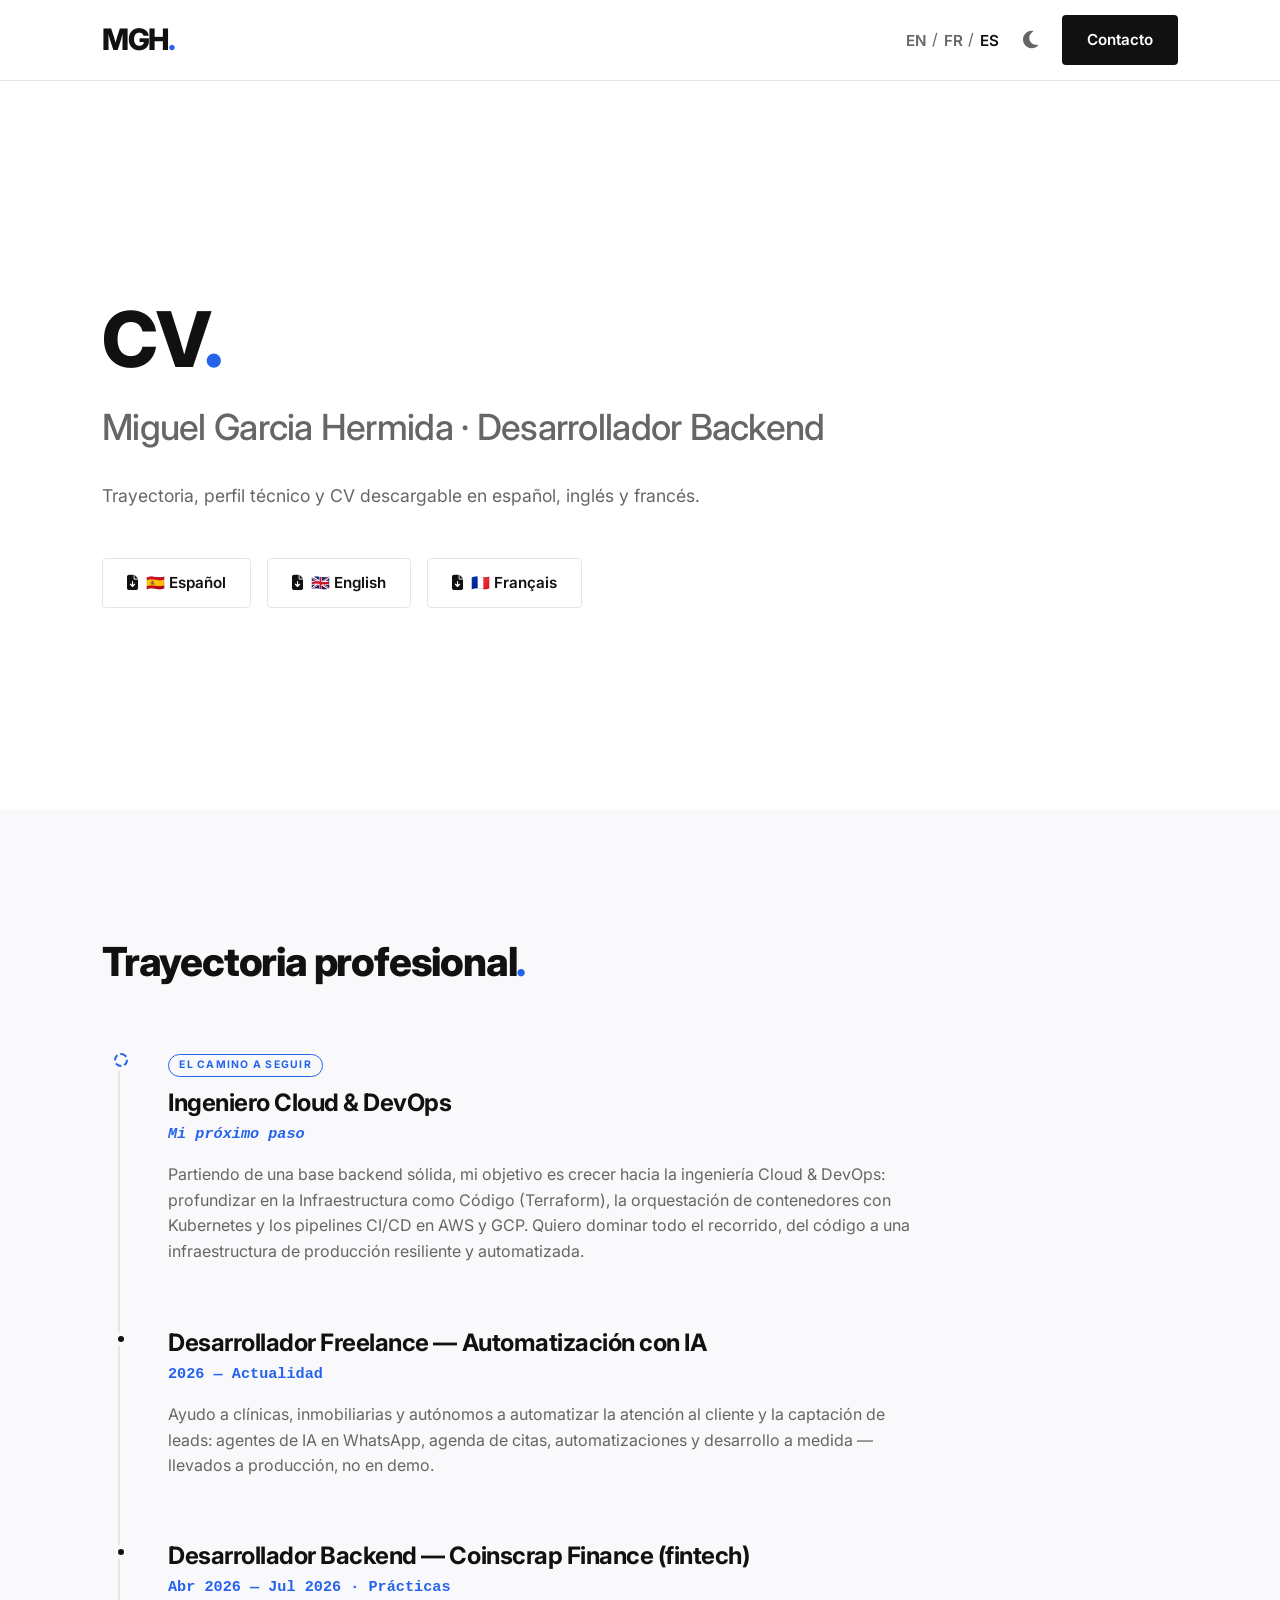
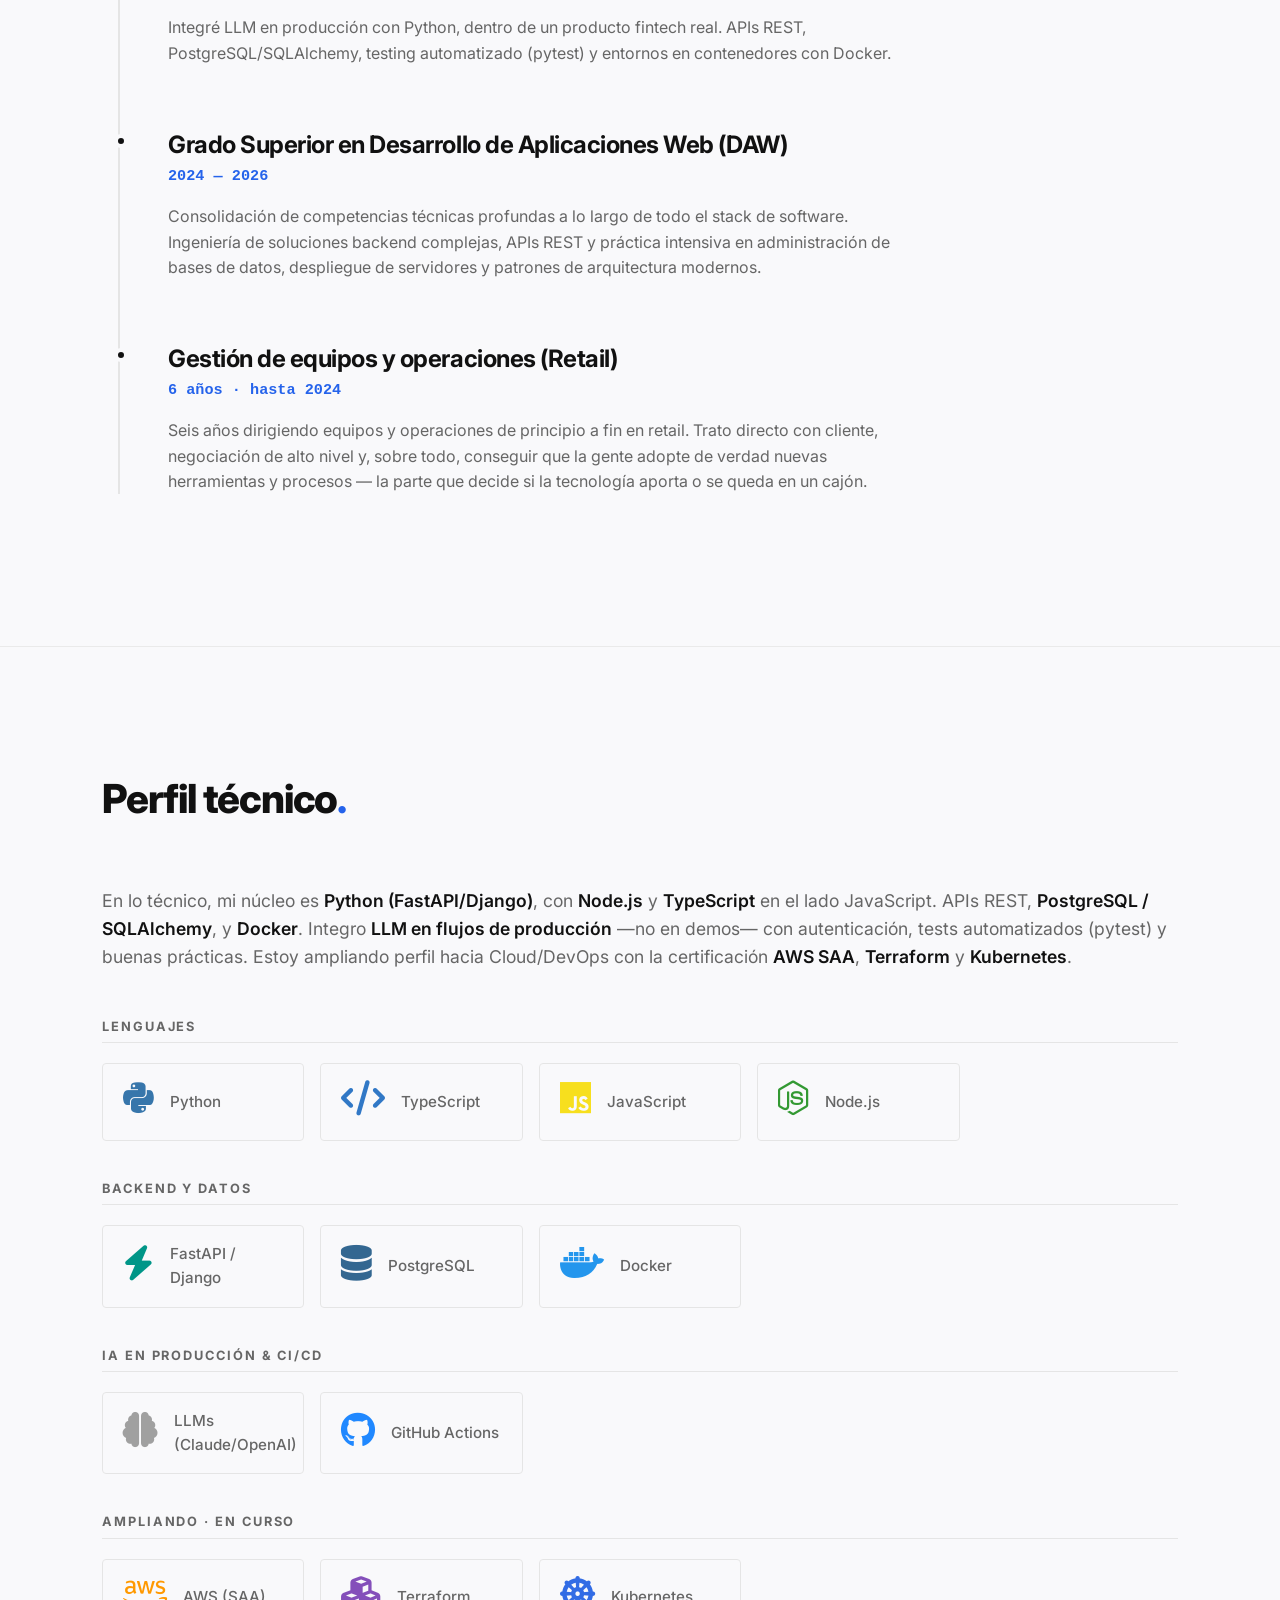
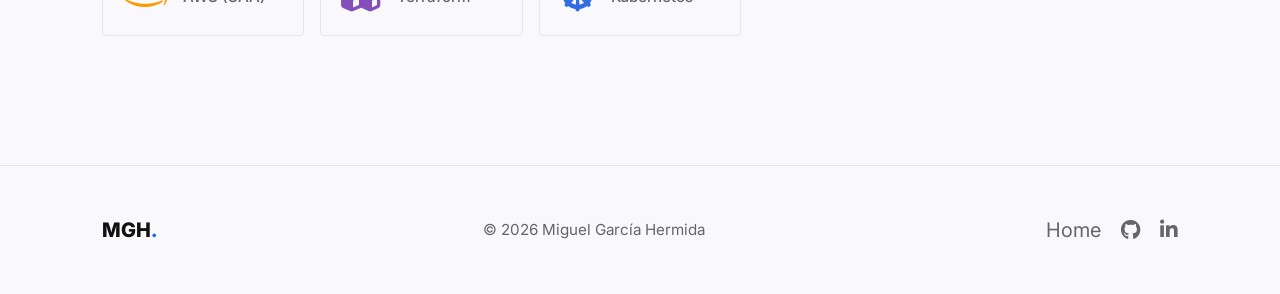
==== cv.html @ 421392e7 "Separar clientes de reclutadores: nueva página /cv (trayectoria, perfil técnico, descargas); quitar " ====
<!DOCTYPE html>
<html lang="es">

<head>
    <meta charset="UTF-8">
    <meta name="viewport" content="width=device-width, initial-scale=1.0">
    <title>CV · Miguel García Hermida</title>
    <meta name="description"
        content="Currículum de Miguel García Hermida: trayectoria, perfil técnico (Python, FastAPI, LLMs) y descarga del CV en español, inglés y francés.">
    <link rel="canonical" href="https://mhermida.vercel.app/cv">
    <meta property="og:type" content="profile">
    <meta property="og:site_name" content="Miguel García Hermida">
    <meta property="og:locale" content="es_ES">
    <meta property="og:url" content="https://mhermida.vercel.app/cv">
    <meta property="og:title" content="CV · Miguel García Hermida">
    <meta property="og:description"
        content="Trayectoria, perfil técnico y descarga del CV de Miguel García Hermida, desarrollador backend (Python, FastAPI, LLMs).">
    <meta property="og:image" content="https://mhermida.vercel.app/img/Img-previsualizacion.png">
    <meta name="twitter:card" content="summary_large_image">
    <meta name="twitter:title" content="CV · Miguel García Hermida">
    <meta name="twitter:description"
        content="Trayectoria, perfil técnico y descarga del CV de Miguel García Hermida, desarrollador backend (Python, FastAPI, LLMs).">
    <meta name="twitter:image" content="https://mhermida.vercel.app/img/Img-previsualizacion.png">

    <link rel="icon" type="image/svg+xml" href="/img/favicon.svg">
    <link rel="preconnect" href="https://fonts.googleapis.com">
    <link rel="preconnect" href="https://fonts.gstatic.com" crossorigin>
    <link href="https://fonts.googleapis.com/css2?family=Inter:wght@400;500;600;700;800&display=swap" rel="stylesheet">
    <link rel="stylesheet" href="https://cdnjs.cloudflare.com/ajax/libs/font-awesome/6.4.0/css/all.min.css">
    <link rel="stylesheet" href="/style.css">
    <script src="/script.js" defer></script>
    <script>
        (function () {
            try {
                var t = localStorage.getItem('theme');
                var prefersDark = window.matchMedia && window.matchMedia('(prefers-color-scheme: dark)').matches;
                document.documentElement.setAttribute('data-theme', (t === 'dark' || (!t && prefersDark)) ? 'dark' : 'light');
            } catch (e) {}
        })();
    </script>
</head>

<body>
    <header class="navbar">
        <div class="container navbar-container">
            <a class="logo" href="/" aria-label="Home">MGH<span class="dot">.</span></a>
            
            <div class="nav-actions">
                <div class="lang-toggle-wrapper" role="group" aria-label="Select language">
                    <button class="lang-option" data-lang="en">EN</button>
                    <span class="lang-sep" aria-hidden="true">/</span>
                    <button class="lang-option" data-lang="fr">FR</button>
                    <span class="lang-sep" aria-hidden="true">/</span>
                    <button class="lang-option" data-lang="es">ES</button>
                </div>
                <button id="themeToggle" class="theme-toggle" aria-label="Toggle Dark Mode">
                    <i class="fas fa-moon"></i>
                </button>
                <a href="/#contact" class="btn btn-primary" data-i18n="nav.contact">Contact</a>
            </div>
        </div>
    </header>

    <main>
        <section class="hero slide-up">
            <div class="container">
                <h1 class="hero-title">CV<span class="dot">.</span></h1>
                <h2 class="hero-subtitle" data-i18n="cv.subtitle">Miguel Garcia Hermida · Backend Developer</h2>
                <p class="hero-description" data-i18n="cv.desc">Career, technical profile and downloadable CV.</p>
                <div class="cta-group">
                    <a class="btn btn-secondary" href="/CV_Miguel_Garcia_Hermida_ES.pdf" download="CV_Miguel_Garcia_Hermida_ES.pdf"><i class="fas fa-file-download" aria-hidden="true"></i> 🇪🇸 Español</a>
                    <a class="btn btn-secondary" href="/CV_Miguel_Garcia_Hermida_EN.pdf" download="CV_Miguel_Garcia_Hermida_EN.pdf"><i class="fas fa-file-download" aria-hidden="true"></i> 🇬🇧 English</a>
                    <a class="btn btn-secondary" href="/CV_Miguel_Garcia_Hermida_FR.pdf" download="CV_Miguel_Garcia_Hermida_FR.pdf"><i class="fas fa-file-download" aria-hidden="true"></i> 🇫🇷 Français</a>
                </div>
            </div>
        </section>

        <section id="experience" class="experience">
            <div class="container">
                <h2 class="section-title" data-i18n="experience.title">Career Trajectory<span class="dot">.</span>
                </h2>
                <div class="timeline">

                    <div class="timeline-item timeline-item--future fade-in">
                        <div class="timeline-marker"></div>
                        <div class="timeline-content">
                            <span class="timeline-badge" data-i18n="experience.e0.badge">The Road Ahead</span>
                            <h3 class="timeline-role" data-i18n="experience.e0.role">Cloud & DevOps Engineer</h3>
                            <span class="timeline-date" data-i18n="experience.e0.date">Where I'm heading next</span>
                            <p class="timeline-details" data-i18n="experience.e0.desc">
                                Building on solid backend foundations, my goal is to grow into Cloud & DevOps engineering: deepening Infrastructure as Code (Terraform), container orchestration with Kubernetes, and CI/CD pipelines on AWS and GCP. I want to own the full path from code to resilient, automated production infrastructure.
                            </p>
                        </div>
                    </div>

                    <div class="timeline-item fade-in">
                        <div class="timeline-marker"></div>
                        <div class="timeline-content">
                            <h3 class="timeline-role" data-i18n="experience.free.role">Freelance Developer — AI Automation</h3>
                            <span class="timeline-date" data-i18n="experience.free.date">2026 — Present</span>
                            <p class="timeline-details" data-i18n="experience.free.desc">
                                I help clinics, real-estate agencies and self-employed professionals automate customer service and lead capture: WhatsApp AI agents, appointment scheduling, custom automations and bespoke development — taken to production, not left as a demo.
                            </p>
                        </div>
                    </div>

                    <div class="timeline-item fade-in">
                        <div class="timeline-marker"></div>
                        <div class="timeline-content">
                            <h3 class="timeline-role" data-i18n="experience.e1.role">Backend Developer — Coinscrap Finance (fintech)</h3>
                            <span class="timeline-date" data-i18n="experience.e1.date">Apr 2026 &mdash; Jul 2026 · Internship</span>
                            <p class="timeline-details" data-i18n="experience.e1.desc">
                                Integrated LLMs into production with Python, inside a real fintech product. REST APIs, PostgreSQL/SQLAlchemy, automated testing (pytest) and containerized environments with Docker.
                            </p>
                        </div>
                    </div>

                    <div class="timeline-item fade-in">
                        <div class="timeline-marker"></div>
                        <div class="timeline-content">
                            <h3 class="timeline-role" data-i18n="experience.e2.role">Higher Degree in Web Application
                                Development (DAW)</h3>
                            <span class="timeline-date" data-i18n="experience.e2.date">2024 &mdash; 2026</span>
                            <p class="timeline-details" data-i18n="experience.e2.desc">
                                Formalized deep technical skills traversing the entire software stack. Engineered complex backend solutions, REST APIs, and gained extensive practice in database administration, server deployments, and modern architectural patterns.
                            </p>
                        </div>
                    </div>

                    <div class="timeline-item fade-in">
                        <div class="timeline-marker"></div>
                        <div class="timeline-content">
                            <h3 class="timeline-role" data-i18n="experience.e3.role">Team & Operations Management (Retail)
                            </h3>
                            <span class="timeline-date" data-i18n="experience.e3.date">6 years · until 2024</span>
                            <p class="timeline-details" data-i18n="experience.e3.desc">
                                Six years leading teams and end-to-end operations in retail. Direct client contact, high-stakes negotiation and, above all, getting people to actually adopt new tools and processes — the part that decides whether technology delivers or gathers dust.
                            </p>
                        </div>
                    </div>

                </div>
            </div>
        </section>

        <section id="profile" class="about">
            <div class="container">
                <h2 class="section-title" data-i18n="cv.profile.title">Technical profile<span class="dot">.</span></h2>
                <div class="about-text fade-in">
                        <p data-i18n="about.p2">
                            My technical core is <strong>Python (FastAPI/Django)</strong>, with <strong>Node.js</strong> and <strong>TypeScript</strong> on the JavaScript side. REST APIs, <strong>PostgreSQL / SQLAlchemy</strong>, and <strong>Docker</strong>. I integrate <strong>LLMs into production flows</strong> — not demos — with authentication, automated testing (pytest) and solid engineering practices. I'm currently expanding this profile toward Cloud/DevOps with the <strong>AWS SAA</strong> certification, <strong>Terraform</strong> and <strong>Kubernetes</strong>.
                        </p>

                        <div class="stack-showcase fade-in">

                            <div class="stack-category">
                                <h4 class="stack-category-title" data-i18n="about.stack.languages">Languages</h4>
                                <div class="stack-grid">
                                    <div class="stack-item" style="--brand-color: #3776AB;">
                                        <i class="fab fa-python" style="font-size: 2.2rem; margin-bottom: 0.5rem; color: var(--brand-color);"></i>
                                        <span>Python</span>
                                    </div>
                                    <div class="stack-item" style="--brand-color: #3178C6;">
                                        <i class="fas fa-code" style="font-size: 2.2rem; margin-bottom: 0.5rem; color: var(--brand-color);"></i>
                                        <span>TypeScript</span>
                                    </div>
                                    <div class="stack-item" style="--brand-color: #F7DF1E;">
                                        <i class="fab fa-js" style="font-size: 2.2rem; margin-bottom: 0.5rem; color: var(--brand-color);"></i>
                                        <span>JavaScript</span>
                                    </div>
                                    <div class="stack-item" style="--brand-color: #339933;">
                                        <i class="fab fa-node-js" style="font-size: 2.2rem; margin-bottom: 0.5rem; color: var(--brand-color);"></i>
                                        <span>Node.js</span>
                                    </div>
                                </div>
                            </div>

                            <div class="stack-category">
                                <h4 class="stack-category-title" data-i18n="about.stack.core">Backend & Data</h4>
                                <div class="stack-grid">
                                    <div class="stack-item" style="--brand-color: #009688;">
                                        <i class="fas fa-bolt" style="font-size: 2.2rem; margin-bottom: 0.5rem; color: var(--brand-color);"></i>
                                        <span>FastAPI / Django</span>
                                    </div>
                                    <div class="stack-item" style="--brand-color: #336791;">
                                        <i class="fas fa-database" style="font-size: 2.2rem; margin-bottom: 0.5rem; color: var(--brand-color);"></i>
                                        <span>PostgreSQL</span>
                                    </div>
                                    <div class="stack-item" style="--brand-color: #2496ED;">
                                        <i class="fab fa-docker" style="font-size: 2.2rem; margin-bottom: 0.5rem; color: var(--brand-color);"></i>
                                        <span>Docker</span>
                                    </div>
                                </div>
                            </div>

                            <div class="stack-category">
                                <h4 class="stack-category-title" data-i18n="about.stack.ai">AI in Production & CI/CD</h4>
                                <div class="stack-grid">
                                    <div class="stack-item" style="--brand-color: #A0A0A0;">
                                        <i class="fas fa-brain" style="font-size: 2.2rem; margin-bottom: 0.5rem; color: var(--brand-color);"></i>
                                        <span>LLMs (Claude/OpenAI)</span>
                                    </div>
                                    <div class="stack-item" style="--brand-color: #2088FF;">
                                        <i class="fab fa-github" style="font-size: 2.2rem; margin-bottom: 0.5rem; color: var(--brand-color);"></i>
                                        <span>GitHub Actions</span>
                                    </div>
                                </div>
                            </div>

                            <div class="stack-category">
                                <h4 class="stack-category-title" data-i18n="about.stack.learning">Expanding · In Progress</h4>
                                <div class="stack-grid">
                                    <div class="stack-item" style="--brand-color: #FF9900;">
                                        <i class="fab fa-aws" style="font-size: 2.2rem; margin-bottom: 0.5rem; color: var(--brand-color);"></i>
                                        <span>AWS (SAA)</span>
                                    </div>
                                    <div class="stack-item" style="--brand-color: #844FBA;">
                                        <i class="fas fa-cubes" style="font-size: 2.2rem; margin-bottom: 0.5rem; color: var(--brand-color);"></i>
                                        <span>Terraform</span>
                                    </div>
                                    <div class="stack-item" style="--brand-color: #326CE5;">
                                        <i class="fas fa-dharmachakra" style="font-size: 2.2rem; margin-bottom: 0.5rem; color: var(--brand-color);"></i>
                                        <span>Kubernetes</span>
                                    </div>
                                </div>
                            </div>

                        </div>
                </div>
            </div>
        </section>
    </main>

    <footer class="footer">
        <div class="container footer-container">
            <div class="brand">MGH<span class="dot">.</span></div>
            <div class="copy" data-i18n="footer.copy">
                &copy; <span id="year">2026</span> Miguel García Hermida
            </div>
            <div class="footer-links">
                <a href="/" class="footer-cv">Home</a>
                <a href="https://github.com/Hermida95" target="_blank" aria-label="GitHub"><i
                        class="fab fa-github"></i></a>
                <a href="https://www.linkedin.com/in/miguel-garcía-hermida-796b67180/" target="_blank"
                    aria-label="LinkedIn"><i class="fab fa-linkedin-in"></i></a>
            </div>
        </div>
    </footer>
</body>

</html>
---- style.css ----
/* =========================================
   1. VARIABLES & RESET (SWISS DESIGN)
   ========================================= */
:root {
  /* Colors - Light Mode (Clean & Minimalist) */
  --bg-color: #ffffff;
  --bg-alt: #f9f9fb;
  --text-main: #111111;
  --text-muted: #666666;
  --accent: #2563eb;
  /* Strong corporate blue */
  --accent-hover: #1d4ed8;
  --border-color: #e5e5e5;
  --divider: #eaeaea;

  /* Typography */
  --font-sans: 'Inter', -apple-system, BlinkMacSystemFont, "Segoe UI", Roboto, Helvetica, Arial, sans-serif, "Apple Color Emoji", "Segoe UI Emoji", "Segoe UI Symbol";
  --transition: 0.3s cubic-bezier(0.4, 0, 0.2, 1);
}

/* Dark Mode Palette */
[data-theme="dark"] {
  --bg-color: #0d0d0d;
  --bg-alt: #171717;
  --text-main: #f3f4f6;
  --text-muted: #a1a1aa;
  --accent: #60a5fa;
  --accent-hover: #93c5fd;
  --border-color: #262626;
  --divider: #1f1f1f;
}

* {
  margin: 0;
  padding: 0;
  box-sizing: border-box;
}

html {
  scroll-behavior: smooth;
}

body {
  font-family: var(--font-sans);
  background-color: var(--bg-color);
  color: var(--text-main);
  line-height: 1.6;
  font-size: 16px;
  -webkit-font-smoothing: antialiased;
  -moz-osx-font-smoothing: grayscale;
  transition: background-color var(--transition), color var(--transition);
}

img {
  max-width: 100%;
  height: auto;
  display: block;
}

a {
  color: inherit;
  text-decoration: none;
  transition: color var(--transition);
}

/* =========================================
   2. TYPOGRAPHY & LAYOUT UTILITIES
   ========================================= */
h1,
h2,
h3,
h4 {
  font-weight: 700;
  line-height: 1.2;
  letter-spacing: -0.02em;
}

p {
  margin-bottom: 1.5rem;
}

.container {
  width: 100%;
  max-width: 1140px;
  margin: 0 auto;
  padding: 0 2rem;
}

section {
  padding: 8rem 0;
  border-bottom: 1px solid var(--divider);
}

section:last-of-type {
  border-bottom: none;
}

.section-title {
  font-size: 2.5rem;
  margin-bottom: 4rem;
  font-weight: 800;
  letter-spacing: -0.03em;
}

/* =========================================
   3. COMPONENTS
   ========================================= */

/* Buttons */
.btn {
  display: inline-flex;
  align-items: center;
  justify-content: center;
  padding: 0.75rem 1.5rem;
  font-size: 0.95rem;
  font-weight: 600;
  border-radius: 4px;
  /* Slight radius for modern feel, not round */
  transition: all var(--transition);
  cursor: pointer;
  border: 1px solid transparent;
}

.btn i {
  margin-right: 0.5rem;
}

.btn-primary {
  background-color: var(--text-main);
  color: var(--bg-color);
}

.btn-primary:hover {
  background-color: var(--accent);
  color: #fff;
}

[data-theme="dark"] .btn-primary {
  background-color: var(--text-main);
  color: var(--bg-color);
}

[data-theme="dark"] .btn-primary:hover {
  background-color: var(--accent);
  color: #111;
}

.btn-secondary {
  background-color: transparent;
  color: var(--text-main);
  border-color: var(--border-color);
}

.btn-secondary:hover {
  border-color: var(--text-main);
}

.btn-large {
  padding: 1rem 2.5rem;
  font-size: 1.1rem;
}

/* Navbar */
.navbar {
  position: fixed;
  top: 0;
  left: 0;
  width: 100%;
  background-color: rgba(var(--bg-color), 0.9);
  backdrop-filter: blur(8px);
  -webkit-backdrop-filter: blur(8px);
  z-index: 1000;
  border-bottom: 1px solid var(--border-color);
  transition: background-color var(--transition), border-color var(--transition);
}

/* Hack to apply rgba to dynamic variable background */
:root {
  --bg-color-rgb: 255, 255, 255;
}

[data-theme="dark"] {
  --bg-color-rgb: 13, 13, 13;
}

.navbar {
  background-color: rgba(var(--bg-color-rgb), 0.9);
}

.navbar-container {
  display: flex;
  justify-content: space-between;
  align-items: center;
  height: 80px;
}

.logo {
  font-size: 1.85rem;
  font-weight: 800;
  letter-spacing: -0.05em;
}

.nav-links {
  display: flex;
  gap: 2rem;
}

.nav-links a {
  font-size: 0.95rem;
  font-weight: 500;
  color: var(--text-muted);
}

.nav-links a:hover {
  color: var(--text-main);
}

.nav-actions {
  display: flex;
  align-items: center;
  gap: 1.5rem;
}

.theme-toggle {
  background: none;
  border: none;
  font-size: 1.25rem;
  color: var(--text-muted);
  cursor: pointer;
  transition: color var(--transition);
}

.theme-toggle:hover {
  color: var(--text-main);
}

/* Language Selector (EN / FR / ES) */
.lang-toggle-wrapper {
  display: flex;
  align-items: center;
  gap: 0.35rem;
}

.lang-option {
  background: none;
  border: none;
  padding: 0;
  font-family: inherit;
  font-size: 0.95rem;
  font-weight: 600;
  color: var(--text-muted);
  cursor: pointer;
  transition: color var(--transition);
}

.lang-option:hover {
  color: var(--text-main);
}

.lang-option.active {
  color: var(--text-main);
}

.lang-sep {
  color: var(--text-muted);
  font-weight: 400;
  user-select: none;
}

/* =========================================
   4. HERO
   ========================================= */
.hero {
  padding: 14rem 0 8rem;
  min-height: 90vh;
  display: flex;
  align-items: center;
  border-bottom: none;
}

.hero-title {
  font-size: clamp(3rem, 6vw, 5.5rem);
  font-weight: 800;
  line-height: 1.1;
  margin-bottom: 1.5rem;
  max-width: 900px;
}

.dot {
  color: var(--accent);
}

/* Decorative cloud-with-nodes next to the name */
.hero-cloud {
  display: inline-block;
  width: clamp(52px, 6.5vw, 88px);
  height: auto;
  margin-left: 0.6rem;
  vertical-align: middle;
  transform: translateY(-0.28em);
  color: var(--text-muted);
  overflow: visible;
}

.hero-cloud .hc-outline {
  opacity: 0.7;
}

.hero-cloud .hc-nodes circle {
  transform-box: fill-box;
  transform-origin: center;
}

@media (prefers-reduced-motion: no-preference) {
  .hero-cloud .hc-nodes circle {
    animation: hc-pulse 3s ease-in-out infinite;
  }

  .hero-cloud .hc-nodes circle:nth-child(2) {
    animation-delay: 0.6s;
  }

  .hero-cloud .hc-nodes circle:nth-child(3) {
    animation-delay: 1.2s;
  }
}

@keyframes hc-pulse {
  0%, 100% { opacity: 0.5; }
  50% { opacity: 1; }
}

.hero-subtitle {
  font-size: clamp(1.5rem, 3vw, 2.25rem);
  font-weight: 500;
  color: var(--text-muted);
  margin-bottom: 2rem;
  max-width: 800px;
}

.hero-description {
  font-size: 1.1rem;
  color: var(--text-muted);
  max-width: 600px;
  margin-bottom: 3rem;
}

.cta-group {
  display: flex;
  gap: 1rem;
  flex-wrap: wrap;
}

/* =========================================
   5. ABOUT ME
   ========================================= */
.about {
  background-color: var(--bg-alt);
}

.about-grid {
  display: grid;
  grid-template-columns: 3fr 2fr;
  gap: 4rem;
  align-items: start;
}

.about-text {
  font-size: 1.1rem;
  color: var(--text-muted);
}

.about-text strong {
  color: var(--text-main);
  font-weight: 600;
}

/* =========================================
   TECH STACK SHOWCASE
   ========================================= */
.stack-showcase {
  margin-top: 3rem;
  display: flex;
  flex-direction: column;
  gap: 2.5rem;
}

.stack-category-title {
  font-size: 0.8rem;
  text-transform: uppercase;
  letter-spacing: 0.15em;
  color: var(--text-muted);
  margin-bottom: 1.25rem;
  font-weight: 700;
  border-bottom: 1px solid var(--border-color);
  padding-bottom: 0.5rem;
}

.stack-grid {
  display: grid;
  grid-template-columns: repeat(auto-fill, minmax(180px, 1fr));
  gap: 1rem;
}

.stack-item {
  display: flex;
  align-items: center;
  gap: 1rem;
  padding: 1rem 1.25rem;
  background-color: transparent;
  border: 1px solid var(--border-color);
  border-radius: 4px;
  color: var(--text-muted);
  font-size: 0.95rem;
  font-weight: 500;
  transition: all 0.4s cubic-bezier(0.16, 1, 0.3, 1);
  cursor: default;
  position: relative;
  overflow: hidden;
}

.stack-item::before {
  content: '';
  position: absolute;
  top: 0;
  left: 0;
  width: 100%;
  height: 100%;
  background: var(--brand-color, var(--text-main));
  opacity: 0;
  transition: opacity 0.4s ease;
  pointer-events: none;
  z-index: 0;
}

.stack-item>* {
  z-index: 1;
  position: relative;
}

.stack-item svg {
  width: 20px;
  height: 20px;
  fill: currentColor;
  transition: fill 0.4s ease, transform 0.4s cubic-bezier(0.34, 1.56, 0.64, 1);
  flex-shrink: 0;
}

.stack-item span {
  transition: color 0.4s ease;
}

/* Hover Effects */
.stack-item:hover {
  border-color: var(--brand-color, var(--text-main));
  transform: translateY(-3px);
  box-shadow: 0 10px 30px rgba(0, 0, 0, 0.05);
}

[data-theme="dark"] .stack-item:hover {
  box-shadow: 0 10px 30px rgba(0, 0, 0, 0.3);
}

.stack-item:hover::before {
  opacity: 0.05;
}

[data-theme="dark"] .stack-item:hover::before {
  opacity: 0.15;
}

.stack-item:hover svg {
  fill: var(--brand-color, var(--text-main));
  transform: scale(1.15);
}

.stack-item:hover span {
  color: var(--text-main);
}

.about-profile {
  display: flex;
  flex-direction: column;
  align-items: center;
}

.image-wrapper {
  width: 100%;
  max-width: 300px;
  aspect-ratio: 1;
  margin-bottom: 2rem;
  border-radius: 4px;
  overflow: hidden;
  background-color: var(--border-color);
}

.profile-img {
  width: 100%;
  height: 100%;
  object-fit: cover;
  filter: grayscale(100%);
  transition: filter var(--transition);
}

.profile-img:hover {
  filter: grayscale(0%);
}

.social-links {
  display: flex;
  gap: 1.5rem;
}

.social-links a {
  font-size: 1.5rem;
  color: var(--text-muted);
}

.social-links a:hover {
  color: var(--text-main);
}

/* =========================================
   6. PROJECTS (PURE TEXT & HOVER IMAGE)
   ========================================= */
.projects {
  position: relative;
}

/* Floating Image Container Settings */
.hover-image-container {
  position: absolute;
  top: 0;
  left: 0;
  width: 380px;
  height: 240px;
  pointer-events: none;
  opacity: 0;
  z-index: 10;
  border-radius: 8px;
  overflow: hidden;
  box-shadow: 0 20px 40px rgba(0, 0, 0, 0.15);
  transform: translate(-50%, -50%) scale(0.9);
  transition: opacity 0.3s cubic-bezier(0.16, 1, 0.3, 1), transform 0.3s cubic-bezier(0.16, 1, 0.3, 1);
  background: var(--bg-alt);
  border: 1px solid var(--border-color);
}

.hover-image-container img {
  width: 100%;
  height: 100%;
  object-fit: cover;
}

.hover-image-container.show {
  opacity: 1;
  transform: translate(-50%, -50%) scale(1);
}

.projects-list-pure {
  display: flex;
  flex-direction: column;
}

.project-row {
  display: flex;
  justify-content: space-between;
  align-items: center;
  padding: 3rem 0;
  border-bottom: 1px solid var(--divider);
  transition: padding var(--transition);
}

.project-row:last-child {
  border-bottom: none;
}

.project-row:hover {
  padding-left: 1rem;
  padding-right: 1rem;
}

.project-row-info {
  flex: 1;
  max-width: 600px;
}

.project-overline {
  font-size: 0.85rem;
  font-weight: 700;
  text-transform: uppercase;
  letter-spacing: 0.05em;
  color: var(--accent);
  margin-bottom: 0.5rem;
  display: block;
}

.project-title {
  font-size: clamp(2rem, 4vw, 2.5rem);
  margin-bottom: 1rem;
  transition: color var(--transition);
}

.project-row:hover .project-title {
  color: var(--accent);
}

.project-desc {
  color: var(--text-muted);
  margin-bottom: 0;
}

.project-tech {
  display: flex;
  flex-direction: column;
  gap: 0.5rem;
  margin: 0 2rem;
  min-width: 150px;
}

.project-tech span {
  font-size: 0.85rem;
  font-weight: 600;
  color: var(--text-muted);
}

.project-links {
  display: flex;
  gap: 1rem;
  align-items: center;
}

.project-link {
  display: flex;
  align-items: center;
  justify-content: center;
  width: 3rem;
  height: 3rem;
  border-radius: 50%;
  background-color: var(--bg-alt);
  color: var(--text-main);
  font-size: 1.25rem;
  transition: all var(--transition);
  border: 1px solid var(--border-color);
}

.project-link:hover {
  background-color: var(--accent);
  color: #fff;
  border-color: var(--accent);
  transform: translateY(-3px);
  box-shadow: 0 10px 20px rgba(0, 0, 0, 0.1);
}

[data-theme="dark"] .project-link:hover {
  color: #111;
}

@media (max-width: 900px) {
  .project-row {
    flex-direction: column;
    align-items: flex-start;
    gap: 1.5rem;
  }

  .project-tech {
    margin: 0;
    flex-direction: row;
    flex-wrap: wrap;
  }

  .hover-image-container {
    display: none !important;
  }

  .project-links {
    margin-top: 1rem;
    width: 100%;
    justify-content: flex-start;
  }
}

/* =========================================
   7. TIMELINE (EXPERIENCE)
   ========================================= */
.experience {
  background-color: var(--bg-alt);
}

.timeline {
  max-width: 800px;
  border-left: 2px solid var(--border-color);
  padding-left: 3rem;
  margin-left: 1rem;
}

.timeline-item {
  position: relative;
  margin-bottom: 4rem;
}

.timeline-item:last-child {
  margin-bottom: 0;
}

.timeline-marker {
  position: absolute;
  left: -3.4rem;
  top: 0.2rem;
  width: 14px;
  height: 14px;
  border-radius: 50%;
  background-color: var(--text-main);
  border: 4px solid var(--bg-alt);
}

[data-theme="dark"] .timeline-marker {
  border-color: var(--bg-alt);
}

/* Future / roadmap entry — visually distinct from real roles */
.timeline-item--future .timeline-marker {
  background-color: var(--bg-alt);
  border: 2px dashed var(--accent);
  box-shadow: 0 0 0 4px var(--bg-alt);
}

.timeline-item--future .timeline-date {
  font-style: italic;
}

.timeline-badge {
  display: inline-block;
  font-size: 0.65rem;
  font-weight: 700;
  letter-spacing: 0.12em;
  text-transform: uppercase;
  color: var(--accent);
  border: 1px solid var(--accent);
  border-radius: 999px;
  padding: 0.15rem 0.65rem;
  margin-bottom: 0.75rem;
}

.timeline-role {
  font-size: 1.5rem;
  margin-bottom: 0.25rem;
}

.timeline-date {
  font-size: 0.95rem;
  font-family: monospace;
  color: var(--accent);
  display: block;
  margin-bottom: 1rem;
  font-weight: 600;
}

.timeline-details {
  color: var(--text-muted);
}

/* =========================================
   8. CONTACT
   ========================================= */
.contact {
  text-align: center;
  padding: 10rem 0;
}

.contact-box {
  max-width: 700px;
  margin: 0 auto;
}

.contact-title {
  font-size: clamp(2rem, 4vw, 3.5rem);
  margin-bottom: 1.5rem;
  letter-spacing: -0.03em;
}

.contact-desc {
  font-size: 1.25rem;
  color: var(--text-muted);
  margin-bottom: 3rem;
}

/* =========================================
   9. FOOTER
   ========================================= */
.footer {
  padding: 3rem 0;
  border-top: 1px solid var(--border-color);
  background-color: var(--bg-alt);
}

.footer-container {
  display: flex;
  justify-content: space-between;
  align-items: center;
  flex-wrap: wrap;
  gap: 1.5rem;
}

.brand {
  font-size: 1.25rem;
  font-weight: 800;
}

.copy {
  color: var(--text-muted);
  font-size: 0.95rem;
}

.footer-links a {
  font-size: 1.25rem;
  color: var(--text-muted);
  margin-left: 1rem;
}

.footer-links a:hover {
  color: var(--text-main);
}

/* =========================================
   10. ANIMATIONS (OBSERVER)
   ========================================= */
.fade-in,
.slide-up {
  opacity: 0;
  transform: translateY(20px);
  transition: opacity 0.8s ease-out, transform 0.8s ease-out;
  will-change: opacity, transform;
}

.fade-in.visible,
.slide-up.visible {
  opacity: 1;
  transform: translateY(0);
}

/* =========================================
   11. RESPONSIVE
   ========================================= */
@media (max-width: 768px) {
  .nav-links {
    display: none;
    /* Can implement a burger menu if needed */
  }

  .about-grid {
    grid-template-columns: 1fr;
    gap: 3rem;
  }

  .timeline {
    padding-left: 2rem;
    margin-left: 0.5rem;
  }

  .timeline-marker {
    left: -2.4rem;
  }

  .footer-container {
    flex-direction: column;
    text-align: center;
  }

  section {
    padding: 5rem 0;
  }

  .hero {
    padding: 10rem 0 6rem;
  }
}

/* =========================================
   12. DROPDOWN CV STYLES
   ========================================= */
.dropdown-cv {
  position: relative;
  display: inline-block;
}

.dropdown-cv .cv-btn {
  cursor: pointer;
}

.dropdown-content {
  display: none;
  position: absolute;
  background-color: var(--bg-color); 
  min-width: 160px;
  box-shadow: 0px 8px 16px 0px rgba(0,0,0,0.15); /* Sombra un poco más sutil */
  border: 1px solid var(--border-color); /* Corregido a la variable real de tu tema */
  border-radius: 4px; /* Cambiado a 4px para mantener la coherencia con los botones */
  z-index: 100;
  overflow: hidden;
  top: 110%;
  left: 0;
}

.dropdown-content a {
  color: var(--text-main); /* Corregido a la variable real de tu tema */
  padding: 12px 16px;
  text-decoration: none;
  display: block;
  font-size: 0.95rem;
  font-weight: 500;
  transition: background-color var(--transition), color var(--transition);
}

.dropdown-content a:hover {
  background-color: var(--accent); /* Corregido a la variable real de tu tema */
  color: #fff;
}

/* Contraste perfecto para el modo oscuro al hacer hover */
[data-theme="dark"] .dropdown-content a:hover {
  color: #111; 
}

/* Mostrar el menú al pasar el ratón */
.dropdown-cv:hover .dropdown-content,
.dropdown-cv:focus-within .dropdown-content {
  display: block;
  animation: fadeIn 0.3s ease;
}

@keyframes fadeIn {
  from { opacity: 0; transform: translateY(-10px); }
  to { opacity: 1; transform: translateY(0); }
}

/* =========================================================
   13. FREELANCE / FOR COMPANIES
   Self-contained & removable. Deliberately dark in both
   themes to read as a distinct, commercial band.
   ========================================================= */
.freelance {
  background-color: #0d0d0d;
  color: #f3f4f6;
}

.freelance .container {
  max-width: 1000px;
}

.freelance-eyebrow {
  display: inline-block;
  font-size: 0.8rem;
  font-weight: 700;
  text-transform: uppercase;
  letter-spacing: 0.15em;
  color: #60a5fa;
  margin-bottom: 1.5rem;
}

.freelance-title {
  font-size: clamp(1.5rem, 3.5vw, 2.4rem);
  font-weight: 700;
  line-height: 1.3;
  letter-spacing: -0.02em;
  max-width: 42ch;
  margin-bottom: 1.25rem;
}

.freelance-credibility {
  color: #a1a1aa;
  font-size: 1.05rem;
  line-height: 1.6;
  max-width: 62ch;
  margin: 0 0 3rem;
}

.freelance-credibility strong {
  color: #f3f4f6;
}

.freelance-grid {
  display: grid;
  grid-template-columns: 1fr;
  gap: 1.25rem;
  margin-bottom: 2.5rem;
}

@media (min-width: 560px) {
  .freelance-grid {
    grid-template-columns: repeat(2, 1fr);
  }
}

.freelance-card {
  background-color: #171717;
  border: 1px solid #262626;
  border-radius: 8px;
  padding: 1.75rem;
  transition: transform 0.3s ease, border-color 0.3s ease;
}

.freelance-card:hover {
  transform: translateY(-4px);
  border-color: #60a5fa;
}

.freelance-card-icon {
  font-size: 1.75rem;
  color: #60a5fa;
  margin-bottom: 1rem;
}

.freelance-card-title {
  font-size: 1.15rem;
  font-weight: 700;
  margin-bottom: 0.6rem;
  color: #f3f4f6;
}

.freelance-card-desc {
  font-size: 0.95rem;
  color: #a1a1aa;
  margin-bottom: 0;
  line-height: 1.6;
}

.freelance-includes {
  background-color: #171717;
  border: 1px solid #262626;
  border-radius: 8px;
  padding: 2rem;
  margin-bottom: 3rem;
}

.freelance-includes-title {
  font-size: 1.1rem;
  font-weight: 700;
  margin-bottom: 1.25rem;
  color: #f3f4f6;
}

.freelance-includes-list {
  list-style: none;
  display: grid;
  gap: 0.85rem;
}

@media (min-width: 720px) {
  .freelance-includes-list {
    grid-template-columns: 1fr 1fr;
  }
}

.freelance-includes-list li {
  display: flex;
  align-items: flex-start;
  gap: 0.75rem;
  font-size: 0.95rem;
  color: #d4d4d8;
}

.freelance-includes-list i {
  color: #60a5fa;
  margin-top: 0.3rem;
  flex-shrink: 0;
}

.freelance-includes-list strong {
  color: #f3f4f6;
}

.freelance-dev {
  font-size: 1rem;
  color: #a1a1aa;
  margin: 0 0 2.5rem;
}

.freelance-dev strong {
  color: #f3f4f6;
}

.freelance-authority {
  border-left: 3px solid #60a5fa;
  padding-left: 1.5rem;
  margin: 0 0 3rem;
  font-size: clamp(1.15rem, 2.2vw, 1.4rem);
  font-weight: 500;
  line-height: 1.5;
  color: #f3f4f6;
  max-width: 48ch;
}

.freelance-cta {
  text-align: center;
}

.freelance-cta .btn-primary {
  background-color: #25D366;
  color: #fff;
  border-color: #25D366;
}

.freelance-cta .btn-primary:hover {
  background-color: #1ebe5b;
  border-color: #1ebe5b;
}

.freelance-cta-note {
  margin: 1.25rem auto 0;
  font-size: 0.95rem;
  color: #a1a1aa;
  max-width: 46ch;
}

/* =========================================================
   14. WHATSAPP CTA · HERO HIRING NOTE · CONTACT ACTIONS · FAQ
   ========================================================= */

/* WhatsApp button (defined after .btn-primary so it wins) */
.btn-whatsapp,
.btn-primary.btn-whatsapp {
  background-color: #25D366;
  color: #fff;
  border-color: #25D366;
}

.btn-whatsapp:hover,
.btn-primary.btn-whatsapp:hover {
  background-color: #1ebe5b;
  border-color: #1ebe5b;
  color: #fff;
}

.btn-whatsapp i {
  color: #fff;
}

/* Contact section: two buttons side by side */
.contact-actions {
  display: flex;
  gap: 1rem;
  justify-content: center;
  flex-wrap: wrap;
}

/* FAQ accordion (native <details>) */
.faq-list {
  max-width: 780px;
  margin: 0 auto;
}

.faq-item {
  border-bottom: 1px solid var(--border-color);
}

.faq-item summary {
  cursor: pointer;
  list-style: none;
  padding: 1.35rem 0;
  font-weight: 600;
  font-size: 1.1rem;
  color: var(--text-main);
  display: flex;
  justify-content: space-between;
  align-items: center;
  gap: 1rem;
  transition: color var(--transition);
}

.faq-item summary::-webkit-details-marker {
  display: none;
}

.faq-item summary::after {
  content: '+';
  font-size: 1.6rem;
  font-weight: 400;
  line-height: 1;
  color: var(--accent);
  flex-shrink: 0;
}

.faq-item[open] summary::after {
  content: '\2212';
}

.faq-item summary:hover {
  color: var(--accent);
}

.faq-item p {
  margin: 0 0 1.5rem;
  color: var(--text-muted);
  max-width: 68ch;
}

/* =========================================
   15. INTRO SPLASH (animación de entrada)
   Solo se muestra con html.intro-play (primera
   visita de la sesión y sin "reducir movimiento").
   Se auto-oculta al terminar; no necesita JS.
   ========================================= */
.intro-splash {
  display: none;
}

html.intro-play .intro-splash {
  display: flex;
  position: fixed;
  inset: 0;
  z-index: 10000;
  align-items: center;
  justify-content: center;
  background: var(--bg-color);
  animation: introFade 0.6s ease 1.15s forwards;
}

html.intro-play .intro-logo {
  display: flex;
  align-items: flex-end;
  font-family: var(--font-sans);
  font-weight: 800;
  font-size: clamp(3.2rem, 13vw, 6.5rem);
  letter-spacing: -0.03em;
  line-height: 1;
  color: var(--text-main);
}

html.intro-play .intro-l,
html.intro-play .intro-dot {
  display: inline-block;
  opacity: 0;
  animation: introLetter 0.55s cubic-bezier(0.22, 1, 0.36, 1) forwards;
}

html.intro-play .intro-l:nth-child(1) { animation-delay: 0.10s; }
html.intro-play .intro-l:nth-child(2) { animation-delay: 0.22s; }
html.intro-play .intro-l:nth-child(3) { animation-delay: 0.34s; }

html.intro-play .intro-dot {
  color: var(--accent);
  animation: introDot 0.55s cubic-bezier(0.34, 1.56, 0.64, 1) 0.5s forwards;
}

@keyframes introLetter {
  0%   { opacity: 0; transform: translateY(0.55em); }
  60%  { opacity: 1; transform: translateY(-0.08em); }
  100% { opacity: 1; transform: translateY(0); }
}

@keyframes introDot {
  0%   { opacity: 0; transform: translateY(0.4em) scale(0.2); }
  70%  { opacity: 1; transform: translateY(0) scale(1.3); }
  100% { opacity: 1; transform: translateY(0) scale(1); }
}

@keyframes introFade {
  to { opacity: 0; visibility: hidden; pointer-events: none; }
}

/* El contenido del hero entra tras levantarse el splash */
html.intro-play .hero .container > * {
  opacity: 0;
  animation: introRise 0.6s ease forwards;
}
html.intro-play .hero-title       { animation-delay: 1.35s; }
html.intro-play .hero-subtitle    { animation-delay: 1.50s; }
html.intro-play .hero-description { animation-delay: 1.62s; }
html.intro-play .cta-group        { animation-delay: 1.74s; }
html.intro-play @keyframes introRise {
  from { opacity: 0; transform: translateY(1.2rem); }
  to   { opacity: 1; transform: translateY(0); }
}

/* Salvaguarda: si alguien pide reducir movimiento, nada de esto se muestra */
@media (prefers-reduced-motion: reduce) {
  .intro-splash { display: none !important; }
  html.intro-play .hero .container > * {
    opacity: 1 !important;
    animation: none !important;
  }
}
/* =========================================================
   14. WHATSAPP DEMO
   Self-contained & removable. Follows the site theme.
   ========================================================= */
.wa-demo {
  background-color: var(--bg-alt);
  overflow: hidden;
}

.wa-demo-grid {
  display: grid;
  grid-template-columns: 1fr;
  gap: 3rem;
  align-items: center;
}

@media (min-width: 860px) {
  .wa-demo-grid {
    grid-template-columns: 1.1fr 0.9fr;
    gap: 4rem;
  }
}

.wa-demo-eyebrow {
  display: inline-block;
  font-size: 0.8rem;
  font-weight: 700;
  text-transform: uppercase;
  letter-spacing: 0.15em;
  color: var(--accent);
  margin-bottom: 1.25rem;
}

.wa-demo-title {
  font-size: clamp(1.6rem, 3.5vw, 2.4rem);
  font-weight: 700;
  line-height: 1.25;
  letter-spacing: -0.02em;
  margin-bottom: 1.25rem;
}

.wa-demo-text {
  color: var(--text-muted);
  font-size: 1.05rem;
  max-width: 52ch;
  margin-bottom: 1.5rem;
}

.wa-demo-points {
  list-style: none;
  display: grid;
  gap: 0.6rem;
  margin-bottom: 2rem;
}

.wa-demo-points li {
  display: flex;
  gap: 0.6rem;
  align-items: baseline;
}

.wa-demo-points i {
  color: #25d366;
  font-size: 0.85rem;
}

.wa-demo-stage {
  display: flex;
  flex-direction: column;
  align-items: center;
  gap: 0.9rem;
}

/* --- Phone --- */
.wa-phone {
  position: relative;
  width: 300px;
  max-width: 100%;
  height: 560px;
  background: #0b141a;
  border: 10px solid #1c1c1e;
  border-radius: 42px;
  box-shadow: 0 30px 60px -20px rgba(0, 0, 0, 0.35), 0 0 0 1px rgba(255, 255, 255, 0.08) inset;
  display: flex;
  flex-direction: column;
  overflow: hidden;
}

.wa-phone-notch {
  position: absolute;
  top: 0;
  left: 50%;
  transform: translateX(-50%);
  width: 90px;
  height: 20px;
  background: #1c1c1e;
  border-radius: 0 0 14px 14px;
  z-index: 3;
}

.wa-header {
  display: flex;
  align-items: center;
  gap: 0.6rem;
  padding: 1.7rem 0.8rem 0.6rem;
  background: #075e54;
  color: #fff;
  flex-shrink: 0;
}

.wa-header > i {
  font-size: 0.85rem;
  opacity: 0.85;
}

.wa-avatar {
  width: 34px;
  height: 34px;
  border-radius: 50%;
  background: #dcf8c6;
  color: #075e54;
  display: grid;
  place-items: center;
  font-size: 0.9rem;
  flex-shrink: 0;
}

.wa-header-info {
  display: flex;
  flex-direction: column;
  line-height: 1.25;
  min-width: 0;
}

.wa-header-info strong {
  font-size: 0.9rem;
  font-weight: 600;
}

.wa-header-info span {
  font-size: 0.7rem;
  opacity: 0.8;
}

.wa-chat {
  flex: 1;
  display: flex;
  flex-direction: column;
  justify-content: flex-end;
  gap: 6px;
  padding: 0.8rem 0.6rem;
  background: #efeae2;
  overflow: hidden;
}

[data-theme="dark"] .wa-chat {
  background: #0b141a;
}

.wa-msg {
  max-width: 82%;
  padding: 0.4rem 0.6rem 0.25rem;
  border-radius: 8px;
  font-size: 0.8rem;
  line-height: 1.4;
  color: #111b21;
  box-shadow: 0 1px 0.5px rgba(0, 0, 0, 0.13);
  animation: wa-pop 0.25s ease-out both;
}

.wa-msg time {
  display: block;
  text-align: right;
  font-size: 0.62rem;
  color: #667781;
  margin-top: 2px;
}

.wa-msg.in {
  align-self: flex-start;
  background: #fff;
  border-top-left-radius: 0;
}

.wa-msg.out {
  align-self: flex-end;
  background: #d9fdd3;
  border-top-right-radius: 0;
}

[data-theme="dark"] .wa-msg { color: #e9edef; }
[data-theme="dark"] .wa-msg time { color: #8696a0; }
[data-theme="dark"] .wa-msg.in { background: #202c33; }
[data-theme="dark"] .wa-msg.out { background: #005c4b; }

.wa-msg.sys {
  align-self: center;
  max-width: 95%;
  background: rgba(37, 211, 102, 0.16);
  color: #075e54;
  font-size: 0.7rem;
  font-weight: 600;
  text-align: center;
  padding: 0.35rem 0.7rem;
  border-radius: 999px;
  box-shadow: none;
}

[data-theme="dark"] .wa-msg.sys { color: #7be0a0; }

.wa-typing {
  align-self: flex-start;
  display: flex;
  gap: 4px;
  padding: 0.6rem 0.75rem;
  background: #fff;
  border-radius: 8px;
  border-top-left-radius: 0;
  box-shadow: 0 1px 0.5px rgba(0, 0, 0, 0.13);
  animation: wa-pop 0.2s ease-out both;
}

[data-theme="dark"] .wa-typing { background: #202c33; }

.wa-typing span {
  width: 6px;
  height: 6px;
  border-radius: 50%;
  background: #8696a0;
  animation: wa-dot 1s infinite ease-in-out;
}

.wa-typing span:nth-child(2) { animation-delay: 0.15s; }
.wa-typing span:nth-child(3) { animation-delay: 0.3s; }

@keyframes wa-pop {
  from { opacity: 0; transform: translateY(6px) scale(0.97); }
  to { opacity: 1; transform: none; }
}

@keyframes wa-dot {
  0%, 60%, 100% { transform: translateY(0); opacity: 0.5; }
  30% { transform: translateY(-4px); opacity: 1; }
}

.wa-replay {
  background: none;
  border: 1px solid var(--border-color);
  color: var(--text-muted);
  font: inherit;
  font-size: 0.85rem;
  padding: 0.4rem 0.9rem;
  border-radius: 999px;
  cursor: pointer;
  transition: color var(--transition), border-color var(--transition);
}

.wa-replay:hover {
  color: var(--accent);
  border-color: var(--accent);
}

.wa-demo-note {
  font-size: 0.75rem;
  color: var(--text-muted);
}

@media (prefers-reduced-motion: reduce) {
  .wa-msg, .wa-typing, .wa-typing span { animation: none; }
}

/* Project groups (Ecosistema propio / Otros proyectos) */
.project-group-title {
  font-size: 0.8rem;
  font-weight: 700;
  text-transform: uppercase;
  letter-spacing: 0.15em;
  color: var(--accent);
  margin: 3rem 0 0.5rem;
}

.projects-list-pure > .project-group-title:first-child {
  margin-top: 0;
}

.project-group-intro {
  color: var(--text-muted);
  max-width: 62ch;
  margin-bottom: 1rem;
}

/* =========================================
   Servicios desplegables (<details> nativo, sin JS)
   ========================================= */
.freelance-grid {
  align-items: start;
}

.service {
  background-color: #171717;
  border: 1px solid #262626;
  border-radius: 8px;
  transition: border-color 0.3s ease;
}

.service:hover,
.service[open] {
  border-color: #60a5fa;
}

.service summary {
  display: flex;
  align-items: flex-start;
  gap: 1rem;
  padding: 1.4rem 1.5rem;
  cursor: pointer;
  list-style: none;
}

.service summary::-webkit-details-marker {
  display: none;
}

.service summary::after {
  content: '+';
  margin-left: auto;
  font-size: 1.5rem;
  line-height: 1;
  font-weight: 400;
  color: #60a5fa;
  flex-shrink: 0;
  transition: transform 0.3s ease;
}

.service[open] summary::after {
  transform: rotate(45deg);
}

.service summary:focus-visible {
  outline: 2px solid #60a5fa;
  outline-offset: 2px;
  border-radius: 8px;
}

.service-icon {
  font-size: 1.5rem;
  color: #60a5fa;
  margin-top: 0.15rem;
  width: 1.75rem;
  text-align: center;
  flex-shrink: 0;
}

.service-head {
  display: flex;
  flex-direction: column;
  gap: 0.25rem;
}

.service-title {
  font-size: 1.1rem;
  font-weight: 600;
  color: #f3f4f6;
}

.service-line {
  color: #a1a1aa;
  font-size: 0.95rem;
}

.service-body {
  margin: 0;
  padding: 0 1.5rem 1.5rem 4.25rem;
  color: #a1a1aa;
  font-size: 0.95rem;
  line-height: 1.6;
}

/* Animación suave donde el navegador soporta ::details-content; si no, abre sin animar. */
@supports selector(::details-content) {
  .service {
    interpolate-size: allow-keywords;
  }
  .service::details-content {
    block-size: 0;
    overflow: hidden;
    transition: block-size 0.3s ease, content-visibility 0.3s allow-discrete;
  }
  .service[open]::details-content {
    block-size: auto;
  }
}

@media (prefers-reduced-motion: reduce) {
  .service::details-content,
  .service summary::after {
    transition: none;
  }
}
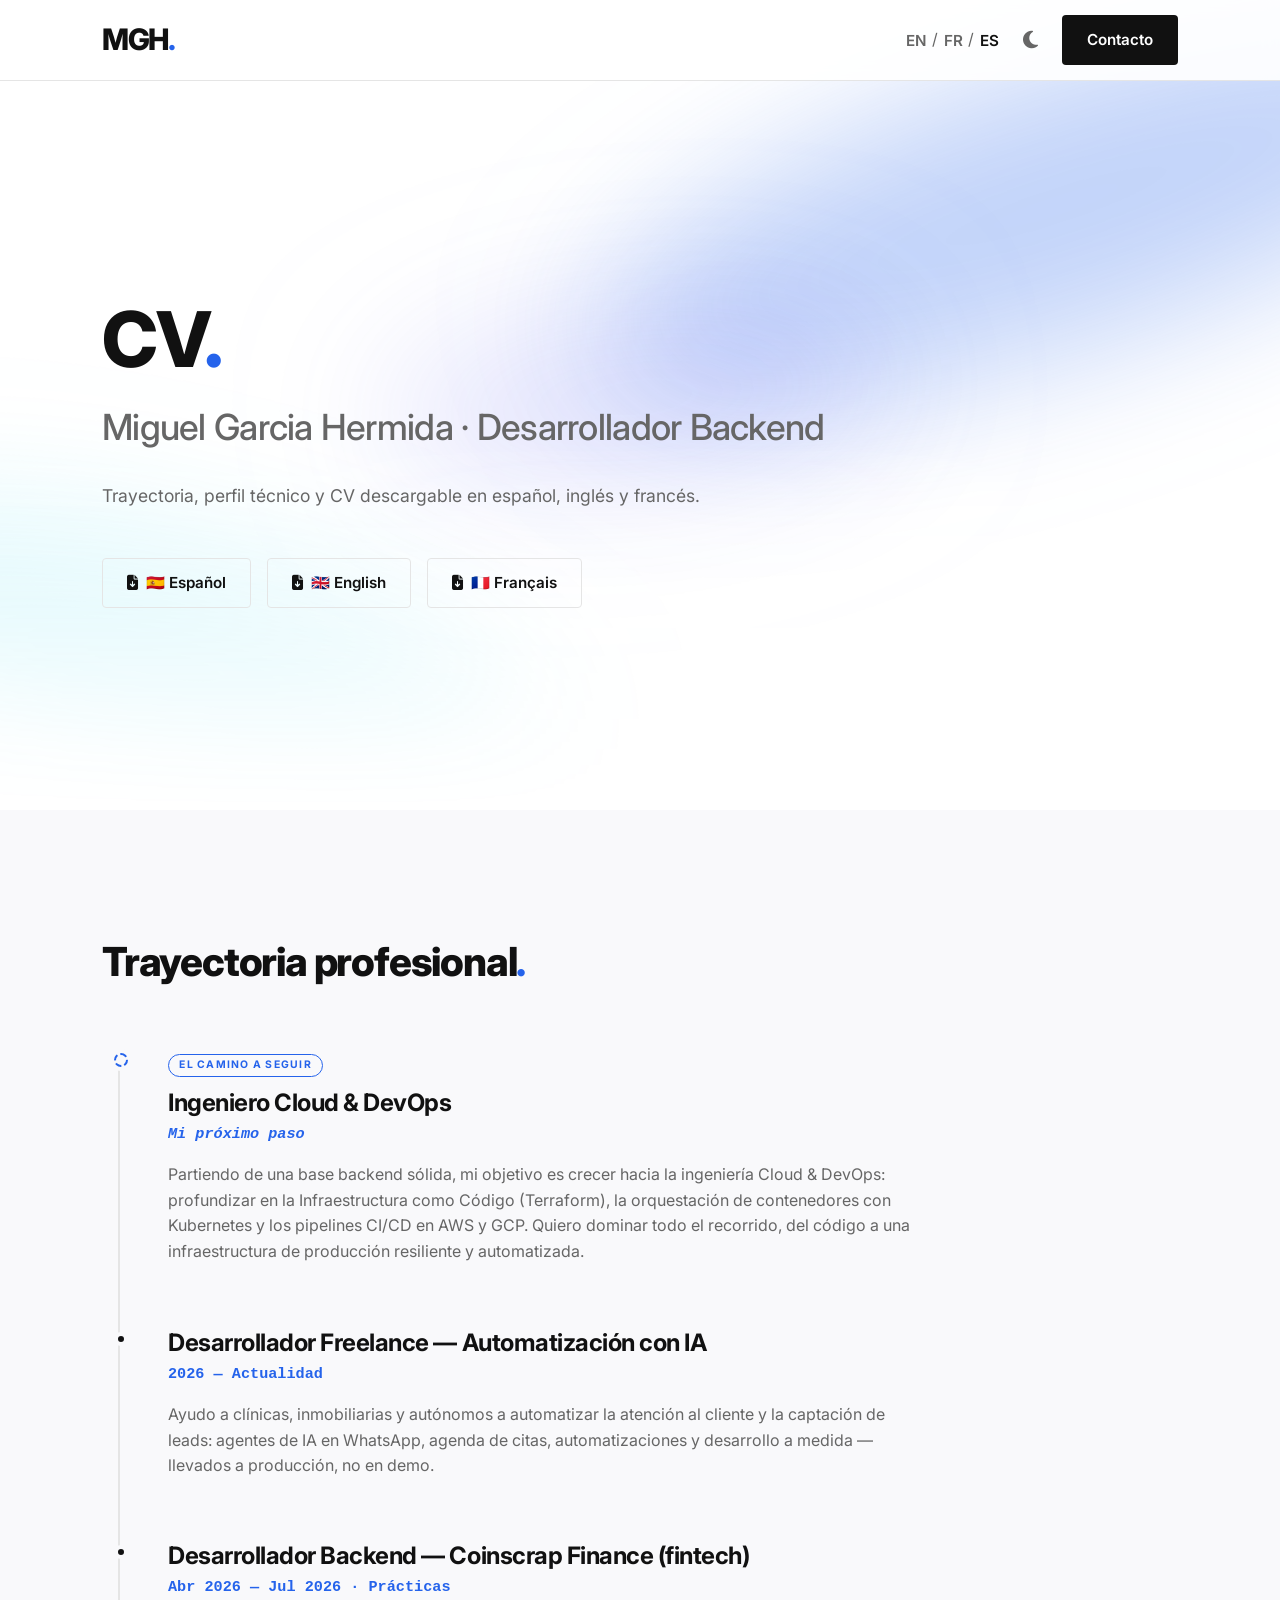
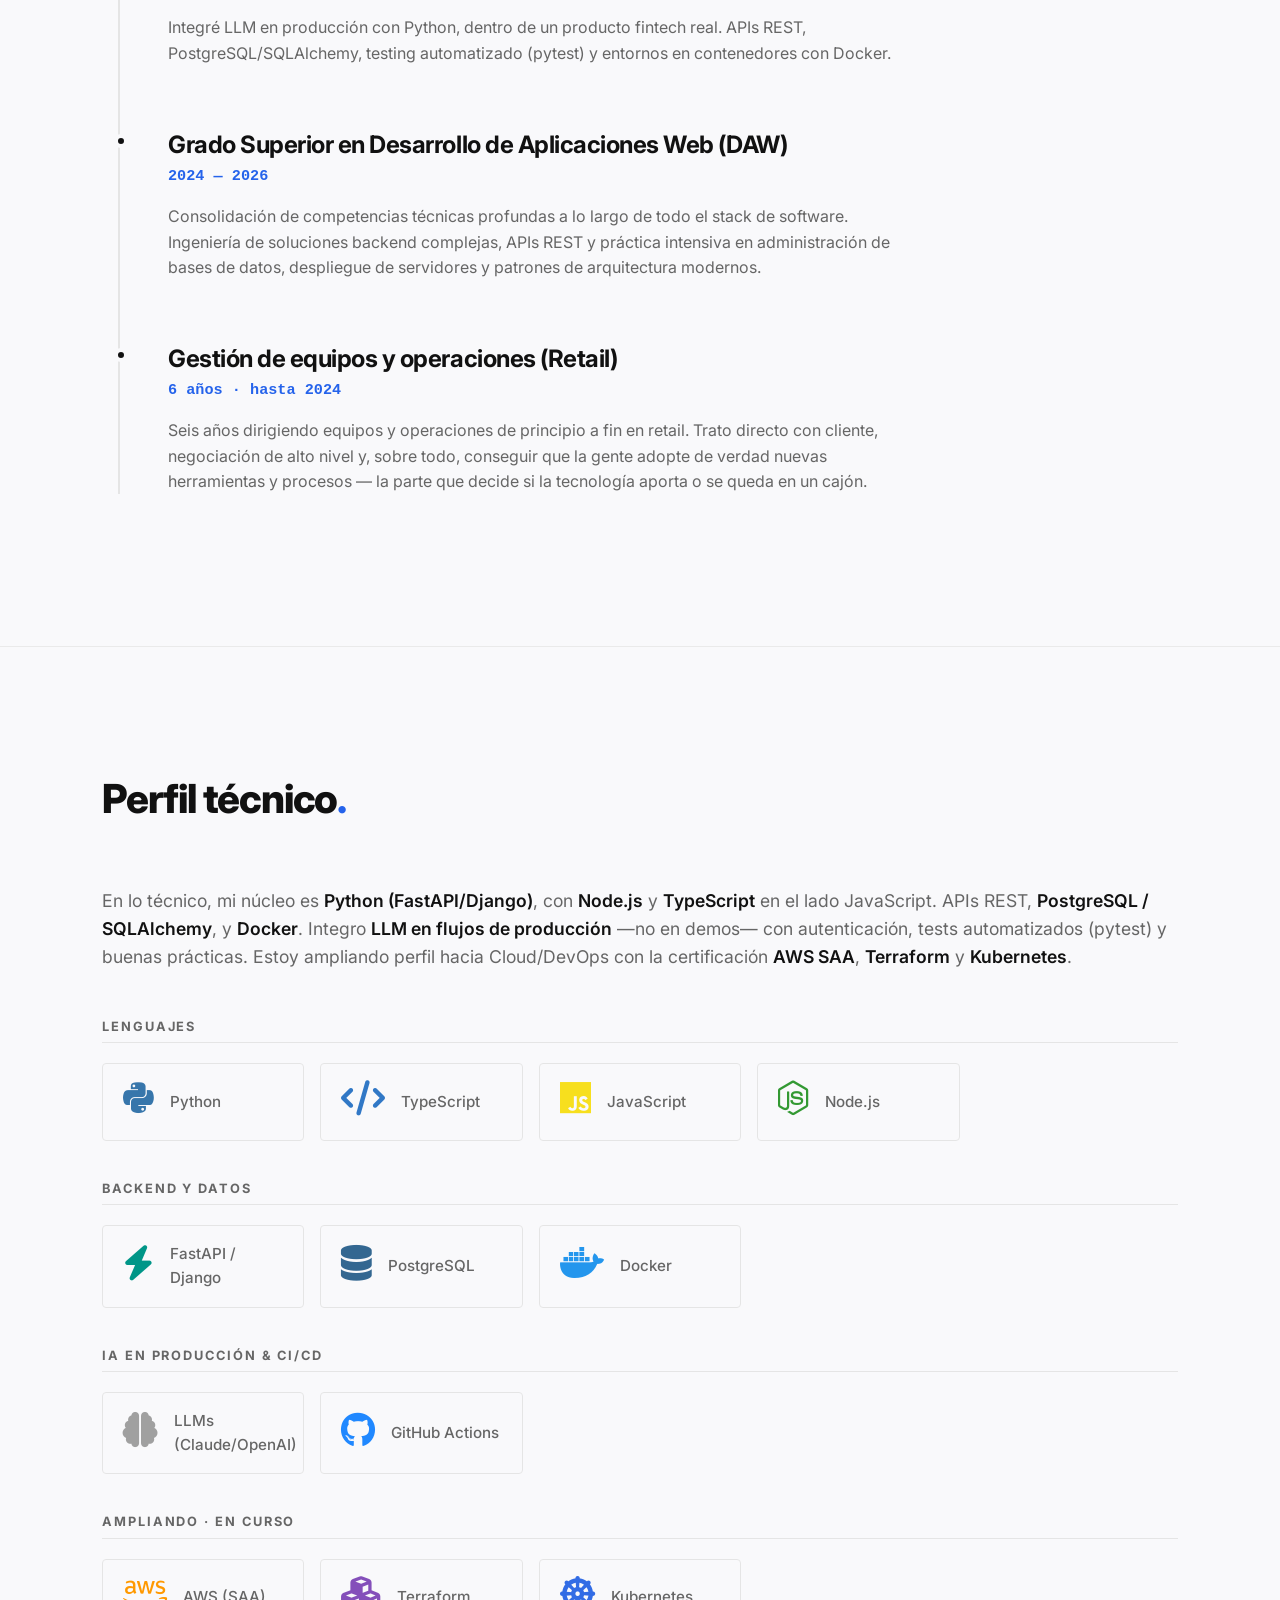
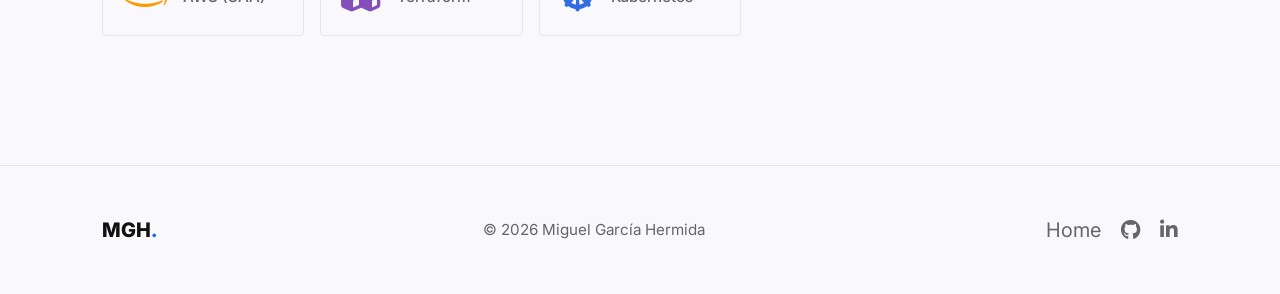
==== commit 933fcc9e: "Hero con fondo de luces fluidas (CSS) y copy de ventas más simple y claro" ====
--- a/cv.html
+++ b/cv.html
@@ -63,6 +63,7 @@
 
     <main>
         <section class="hero slide-up">
+            <div class="hero-bg" aria-hidden="true"><span></span><span></span><span></span></div>
             <div class="container">
                 <h1 class="hero-title">CV<span class="dot">.</span></h1>
                 <h2 class="hero-subtitle" data-i18n="cv.subtitle">Miguel Garcia Hermida · Backend Developer</h2>
--- a/style.css
+++ b/style.css
@@ -1680,3 +1680,90 @@
     transition: none;
   }
 }
+
+/* =========================================
+   Fondo del hero: luces fluidas difuminadas (CSS puro)
+   ========================================= */
+.hero {
+  position: relative;
+  overflow: hidden;
+  isolation: isolate;
+}
+
+.hero > .container {
+  position: relative;
+  z-index: 1;
+}
+
+.hero-bg {
+  position: absolute;
+  inset: 0;
+  z-index: -1;
+  pointer-events: none;
+  -webkit-mask-image: linear-gradient(to bottom, #000 55%, transparent 100%);
+  mask-image: linear-gradient(to bottom, #000 55%, transparent 100%);
+}
+
+.hero-bg span {
+  position: absolute;
+  border-radius: 50%;
+  filter: blur(70px);
+  opacity: 0.28;
+  will-change: transform;
+  animation: heroDrift 22s ease-in-out infinite alternate;
+}
+
+.hero-bg span:nth-child(1) {
+  width: 75vw;
+  height: 22vw;
+  top: 8%;
+  right: -20%;
+  background: var(--accent);
+  transform: rotate(-18deg);
+}
+
+.hero-bg span:nth-child(2) {
+  width: 60vw;
+  height: 18vw;
+  bottom: 4%;
+  left: -18%;
+  background: #22d3ee;
+  opacity: 0.2;
+  transform: rotate(12deg);
+  animation-duration: 28s;
+  animation-direction: alternate-reverse;
+}
+
+.hero-bg span:nth-child(3) {
+  width: 40vw;
+  height: 14vw;
+  top: 38%;
+  left: 30%;
+  background: #6366f1;
+  opacity: 0.18;
+  transform: rotate(-6deg);
+  animation-duration: 34s;
+}
+
+[data-theme="dark"] .hero-bg span {
+  opacity: 0.5;
+}
+
+[data-theme="dark"] .hero-bg span:nth-child(2) {
+  opacity: 0.32;
+}
+
+[data-theme="dark"] .hero-bg span:nth-child(3) {
+  opacity: 0.3;
+}
+
+@keyframes heroDrift {
+  from { translate: -4vw -2vw; scale: 1; }
+  to   { translate: 5vw 3vw; scale: 1.18; }
+}
+
+@media (prefers-reduced-motion: reduce) {
+  .hero-bg span {
+    animation: none;
+  }
+}
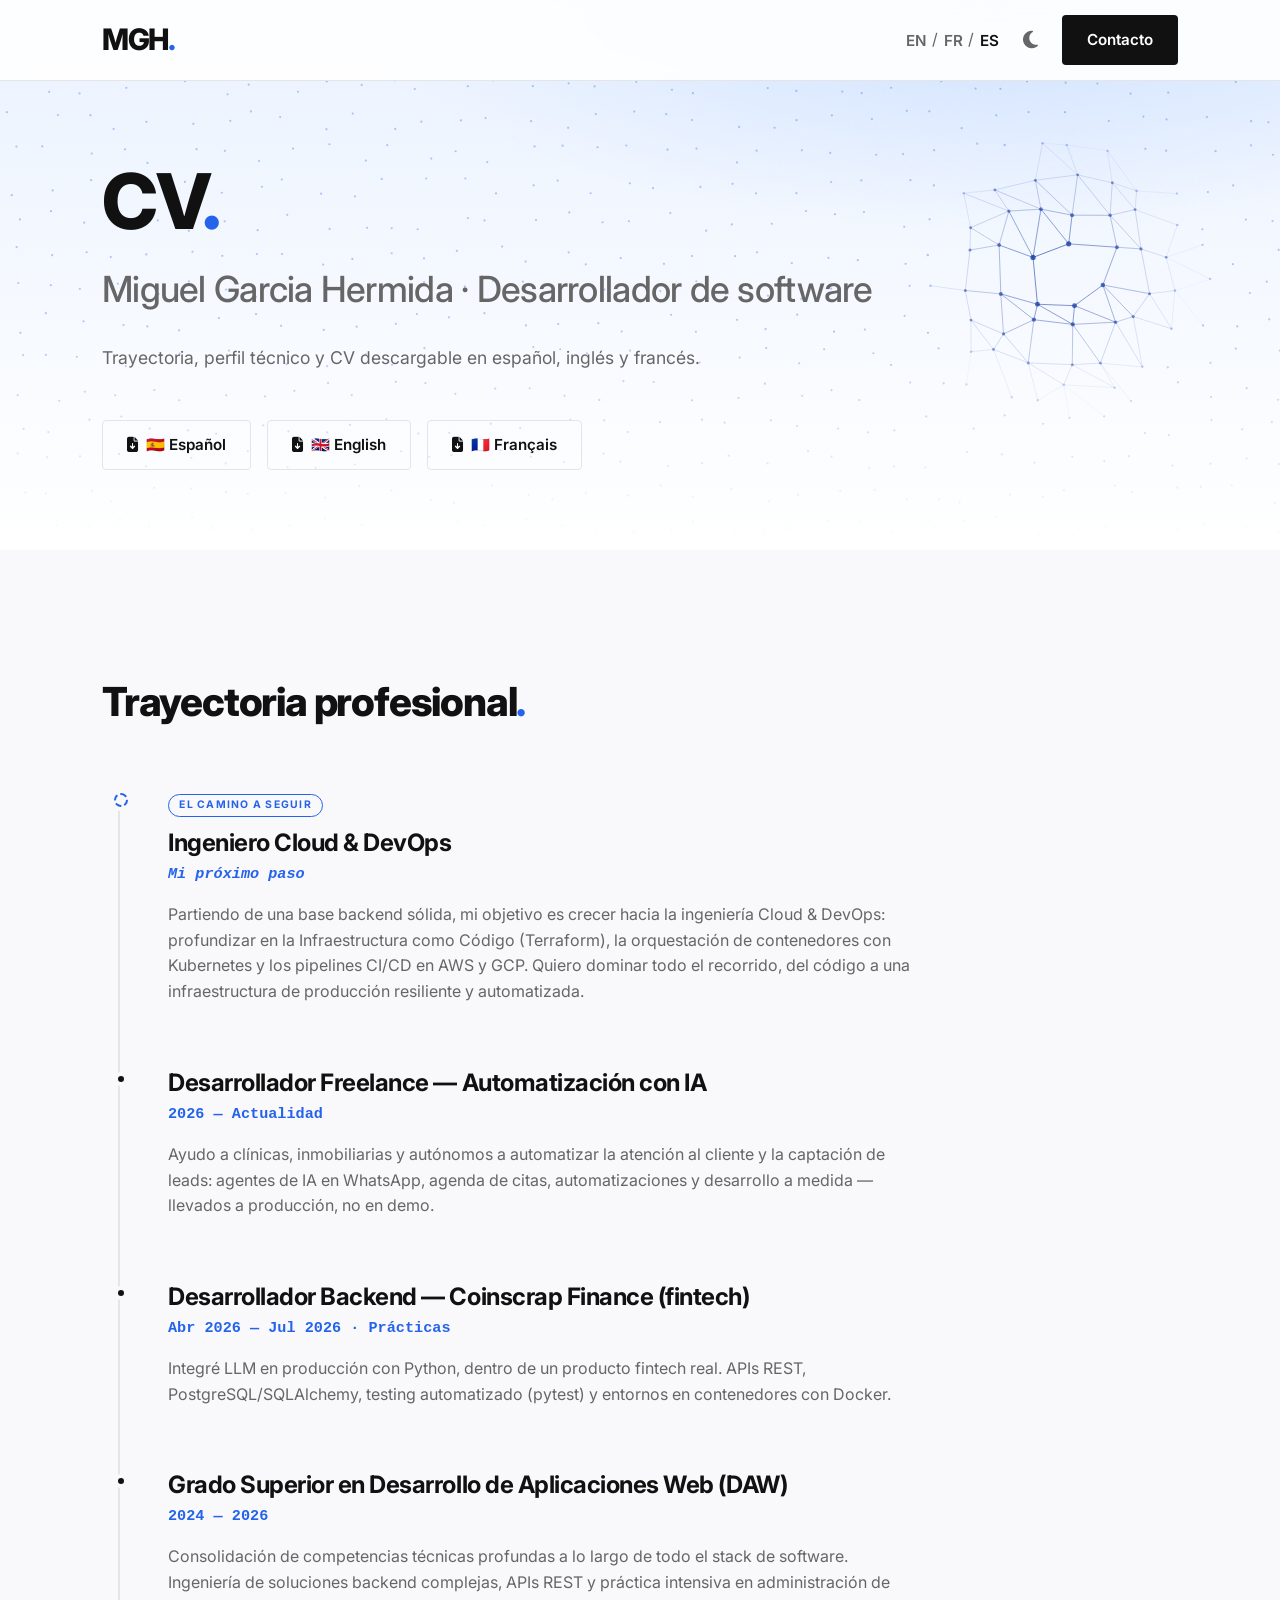
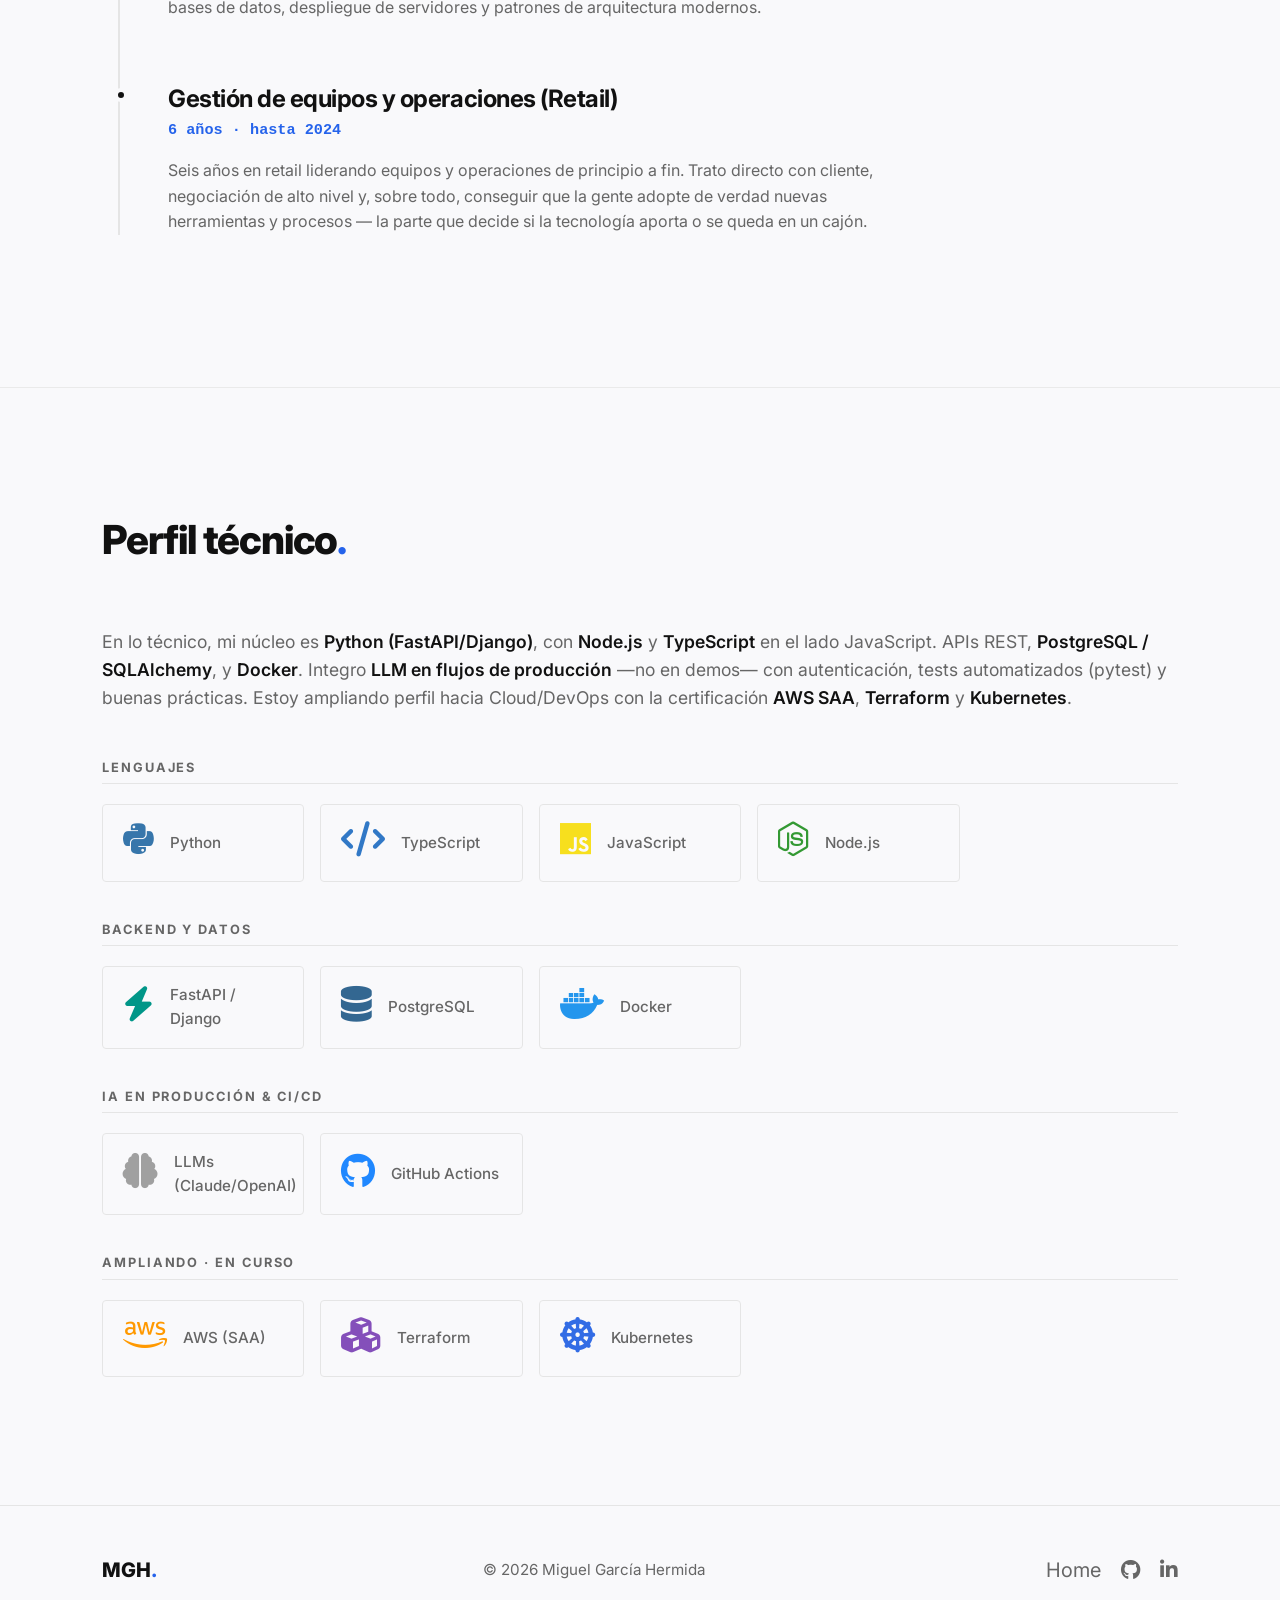
==== commit 4d26602d: "Hero editorial con foto, red de nodos interactiva y textos alineados con el CV - Nueva composición d" ====
--- a/cv.html
+++ b/cv.html
@@ -62,11 +62,11 @@
     </header>
 
     <main>
-        <section class="hero slide-up">
-            <div class="hero-bg" aria-hidden="true"><span></span><span></span><span></span></div>
+        <section class="hero hero-simple slide-up" id="hero">
+            <div class="hero-sky" aria-hidden="true"><canvas class="hero-dots" id="heroDots"></canvas></div>
             <div class="container">
                 <h1 class="hero-title">CV<span class="dot">.</span></h1>
-                <h2 class="hero-subtitle" data-i18n="cv.subtitle">Miguel Garcia Hermida · Backend Developer</h2>
+                <h2 class="hero-subtitle" data-i18n="cv.subtitle">Miguel Garcia Hermida · Software Developer</h2>
                 <p class="hero-description" data-i18n="cv.desc">Career, technical profile and downloadable CV.</p>
                 <div class="cta-group">
                     <a class="btn btn-secondary" href="/CV_Miguel_Garcia_Hermida_ES.pdf" download="CV_Miguel_Garcia_Hermida_ES.pdf"><i class="fas fa-file-download" aria-hidden="true"></i> 🇪🇸 Español</a>
@@ -135,7 +135,7 @@
                             </h3>
                             <span class="timeline-date" data-i18n="experience.e3.date">6 years · until 2024</span>
                             <p class="timeline-details" data-i18n="experience.e3.desc">
-                                Six years leading teams and end-to-end operations in retail. Direct client contact, high-stakes negotiation and, above all, getting people to actually adopt new tools and processes — the part that decides whether technology delivers or gathers dust.
+                                Six years in retail leading teams and end-to-end operations. Direct client contact, high-stakes negotiation and, above all, getting people to actually adopt new tools and processes — the part that decides whether technology delivers or gathers dust.
                             </p>
                         </div>
                     </div>
--- a/style.css
+++ b/style.css
@@ -271,78 +271,15 @@
    4. HERO
    ========================================= */
 .hero {
-  padding: 14rem 0 8rem;
-  min-height: 90vh;
+  padding: 7rem 0 4rem;
+  min-height: 100dvh;
   display: flex;
   align-items: center;
   border-bottom: none;
 }
 
-.hero-title {
-  font-size: clamp(3rem, 6vw, 5.5rem);
-  font-weight: 800;
-  line-height: 1.1;
-  margin-bottom: 1.5rem;
-  max-width: 900px;
-}
-
 .dot {
   color: var(--accent);
-}
-
-/* Decorative cloud-with-nodes next to the name */
-.hero-cloud {
-  display: inline-block;
-  width: clamp(52px, 6.5vw, 88px);
-  height: auto;
-  margin-left: 0.6rem;
-  vertical-align: middle;
-  transform: translateY(-0.28em);
-  color: var(--text-muted);
-  overflow: visible;
-}
-
-.hero-cloud .hc-outline {
-  opacity: 0.7;
-}
-
-.hero-cloud .hc-nodes circle {
-  transform-box: fill-box;
-  transform-origin: center;
-}
-
-@media (prefers-reduced-motion: no-preference) {
-  .hero-cloud .hc-nodes circle {
-    animation: hc-pulse 3s ease-in-out infinite;
-  }
-
-  .hero-cloud .hc-nodes circle:nth-child(2) {
-    animation-delay: 0.6s;
-  }
-
-  .hero-cloud .hc-nodes circle:nth-child(3) {
-    animation-delay: 1.2s;
-  }
-}
-
-@keyframes hc-pulse {
-  0%, 100% { opacity: 0.5; }
-  50% { opacity: 1; }
-}
-
-.hero-subtitle {
-  font-size: clamp(1.5rem, 3vw, 2.25rem);
-  font-weight: 500;
-  color: var(--text-muted);
-  margin-bottom: 2rem;
-  max-width: 800px;
-}
-
-.hero-description {
-  font-size: 1.1rem;
-  color: var(--text-muted);
-  max-width: 600px;
-  margin-bottom: 3rem;
 }
 
 .cta-group {
@@ -872,7 +809,7 @@
   }
 
   .hero {
-    padding: 10rem 0 6rem;
+    padding: 8rem 0 5rem;
   }
 }
 
@@ -1080,17 +1017,6 @@
   color: #f3f4f6;
 }
 
-.freelance-authority {
-  border-left: 3px solid #60a5fa;
-  padding-left: 1.5rem;
-  margin: 0 0 3rem;
-  font-size: clamp(1.15rem, 2.2vw, 1.4rem);
-  font-weight: 500;
-  line-height: 1.5;
-  color: #f3f4f6;
-  max-width: 48ch;
-}
-
 .freelance-cta {
   text-align: center;
 }
@@ -1260,15 +1186,16 @@
 }
 
 /* El contenido del hero entra tras levantarse el splash */
-html.intro-play .hero .container > * {
+html.intro-play .hero-grid > * {
   opacity: 0;
   animation: introRise 0.6s ease forwards;
 }
-html.intro-play .hero-title       { animation-delay: 1.35s; }
-html.intro-play .hero-subtitle    { animation-delay: 1.50s; }
-html.intro-play .hero-description { animation-delay: 1.62s; }
-html.intro-play .cta-group        { animation-delay: 1.74s; }
-html.intro-play @keyframes introRise {
+html.intro-play .hero-role  { animation-delay: 1.35s; }
+html.intro-play .hero-description { animation-delay: 1.45s; }
+html.intro-play .hero-chips { animation-delay: 1.55s; }
+html.intro-play .hero-photo { animation-delay: 1.65s; }
+html.intro-play .hero-id    { animation-delay: 1.75s; }
+@keyframes introRise {
   from { opacity: 0; transform: translateY(1.2rem); }
   to   { opacity: 1; transform: translateY(0); }
 }
@@ -1276,7 +1203,7 @@
 /* Salvaguarda: si alguien pide reducir movimiento, nada de esto se muestra */
 @media (prefers-reduced-motion: reduce) {
   .intro-splash { display: none !important; }
-  html.intro-play .hero .container > * {
+  html.intro-play .hero-grid > * {
     opacity: 1 !important;
     animation: none !important;
   }
@@ -1684,86 +1611,344 @@
 /* =========================================
    Fondo del hero: luces fluidas difuminadas (CSS puro)
    ========================================= */
+/* =========================================
+   Proyectos desplegables (<details> nativo, sin JS)
+   Resumen: título + frase simple + iconos de tecnologías. Detalle al abrir.
+   ========================================= */
+details.project-row {
+  display: block;
+  padding: 0;
+}
+
+details.project-row:hover {
+  padding-left: 0;
+  padding-right: 0;
+}
+
+details.project-row summary {
+  display: flex;
+  align-items: center;
+  justify-content: space-between;
+  gap: 1.5rem;
+  padding: 2rem 0;
+  cursor: pointer;
+  list-style: none;
+}
+
+details.project-row summary::-webkit-details-marker {
+  display: none;
+}
+
+details.project-row summary::after {
+  content: '+';
+  font-size: 1.75rem;
+  line-height: 1;
+  font-weight: 400;
+  color: var(--accent);
+  flex-shrink: 0;
+  transition: transform 0.3s ease;
+}
+
+details.project-row[open] summary::after {
+  transform: rotate(45deg);
+}
+
+details.project-row summary:focus-visible {
+  outline: 2px solid var(--accent);
+  outline-offset: 2px;
+  border-radius: 8px;
+}
+
+details.project-row .project-row-info {
+  display: block;
+  flex: 1;
+  max-width: 600px;
+}
+
+details.project-row .project-title {
+  display: block;
+  margin-bottom: 0.4rem;
+}
+
+.project-line {
+  display: block;
+  color: var(--text-muted);
+}
+
+details.project-row .project-tech {
+  flex-direction: row;
+  flex-wrap: wrap;
+  justify-content: flex-end;
+  align-items: center;
+  gap: 0.9rem;
+  margin: 0;
+  min-width: 0;
+  font-size: 1.6rem;
+  line-height: 1;
+}
+
+details.project-row .project-tech i {
+  display: inline-block;
+}
+
+details.project-row .project-tech i[class*="fa-"] {
+  font-size: 1.35rem;
+  color: var(--text-muted);
+}
+
+.project-body {
+  padding: 0 0 2rem;
+  max-width: 640px;
+}
+
+.project-stack {
+  margin: 0.9rem 0 0;
+  font-size: 0.85rem;
+  font-weight: 600;
+  color: var(--text-muted);
+}
+
+.project-body .project-links {
+  margin-top: 1.25rem;
+}
+
+@media (max-width: 900px) {
+  details.project-row {
+    gap: 0;
+  }
+
+  details.project-row summary {
+    flex-wrap: wrap;
+    align-items: flex-start;
+    padding: 1.5rem 0;
+  }
+
+  details.project-row .project-row-info {
+    flex: 1 1 0;
+    min-width: 0;
+    max-width: none;
+    order: 1;
+  }
+
+  details.project-row summary::after {
+    order: 2;
+  }
+
+  details.project-row .project-tech {
+    order: 3;
+    flex-basis: 100%;
+    justify-content: flex-start;
+    font-size: 1.4rem;
+  }
+
+  .project-body .project-links {
+    margin-top: 1.25rem;
+  }
+}
+
+@supports selector(::details-content) {
+  details.project-row {
+    interpolate-size: allow-keywords;
+  }
+  details.project-row::details-content {
+    block-size: 0;
+    overflow: hidden;
+    transition: block-size 0.3s ease, content-visibility 0.3s allow-discrete;
+  }
+  details.project-row[open]::details-content {
+    block-size: auto;
+  }
+}
+
+@media (prefers-reduced-motion: reduce) {
+  details.project-row::details-content,
+  details.project-row summary::after {
+    transition: none;
+  }
+}
+
+/* =========================================
+   HERO INTERACTIVO: cielo de puntos + nube
+   Paleta: azul, blanco, negro. Tokens por tema.
+   ========================================= */
+:root {
+  --sky-top: #cfe1ff;
+  --sky-mid: #eaf2ff;
+  --dot-rgb: 37, 99, 235;
+  --dot-hi-rgb: 14, 52, 160;
+        }
+
+[data-theme="dark"] {
+  --sky-top: #0b1f4d;
+  --sky-mid: #070d1c;
+  --dot-rgb: 147, 197, 253;
+  --dot-hi-rgb: 255, 255, 255;
+        }
+
 .hero {
   position: relative;
   overflow: hidden;
   isolation: isolate;
 }
 
-.hero > .container {
-  position: relative;
-  z-index: 1;
-}
-
-.hero-bg {
+.hero-sky {
   position: absolute;
   inset: 0;
   z-index: -1;
   pointer-events: none;
-  -webkit-mask-image: linear-gradient(to bottom, #000 55%, transparent 100%);
-  mask-image: linear-gradient(to bottom, #000 55%, transparent 100%);
-}
-
-.hero-bg span {
+  background:
+    radial-gradient(70% 60% at 78% 0%, var(--sky-top) 0%, transparent 70%),
+    linear-gradient(180deg, var(--sky-mid) 0%, var(--bg-color) 100%);
+}
+
+.hero-dots {
   position: absolute;
-  border-radius: 50%;
-  filter: blur(70px);
-  opacity: 0.28;
-  will-change: transform;
-  animation: heroDrift 22s ease-in-out infinite alternate;
-}
-
-.hero-bg span:nth-child(1) {
-  width: 75vw;
-  height: 22vw;
-  top: 8%;
-  right: -20%;
-  background: var(--accent);
-  transform: rotate(-18deg);
-}
-
-.hero-bg span:nth-child(2) {
-  width: 60vw;
-  height: 18vw;
-  bottom: 4%;
-  left: -18%;
-  background: #22d3ee;
-  opacity: 0.2;
-  transform: rotate(12deg);
-  animation-duration: 28s;
-  animation-direction: alternate-reverse;
-}
-
-.hero-bg span:nth-child(3) {
-  width: 40vw;
-  height: 14vw;
-  top: 38%;
-  left: 30%;
-  background: #6366f1;
-  opacity: 0.18;
-  transform: rotate(-6deg);
-  animation-duration: 34s;
-}
-
-[data-theme="dark"] .hero-bg span {
-  opacity: 0.5;
-}
-
-[data-theme="dark"] .hero-bg span:nth-child(2) {
-  opacity: 0.32;
-}
-
-[data-theme="dark"] .hero-bg span:nth-child(3) {
-  opacity: 0.3;
-}
-
-@keyframes heroDrift {
-  from { translate: -4vw -2vw; scale: 1; }
-  to   { translate: 5vw 3vw; scale: 1.18; }
+  inset: 0;
+  width: 100%;
+  height: 100%;
+  -webkit-mask-image: linear-gradient(to bottom, #000 60%, transparent 100%);
+  mask-image: linear-gradient(to bottom, #000 60%, transparent 100%);
+}
+
+/* Composición editorial asimétrica */
+.hero-grid {
+  display: grid;
+  grid-template-columns: repeat(12, 1fr);
+  grid-template-areas:
+    "role role role role role role intro intro intro intro intro intro"
+    "chips chips chips chips chips chips . . . . . ."
+    "photo photo photo photo photo photo id id id id id id";
+  column-gap: 1.5rem;
+  row-gap: 1.25rem;
+  align-items: end;
+}
+
+.hero-role {
+  grid-area: role;
+  align-self: start;
+  font-size: clamp(2.5rem, 5.1vw, 4.9rem);
+  font-weight: 800;
+  line-height: 0.96;
+  letter-spacing: -0.045em;
+  margin: 0;
+}
+
+.hero-grid .hero-description {
+  grid-area: intro;
+  align-self: start;
+  font-size: 1.05rem;
+  max-width: 46ch;
+  margin: 0.4rem 0 0 auto;
+}
+
+.hero-chips {
+  grid-area: chips;
+  display: flex;
+  flex-wrap: wrap;
+  gap: 0.5rem;
+  list-style: none;
+  padding: 0;
+  margin: 0 0 1rem;
+}
+
+.hero-chips li {
+  padding: 0.35rem 0.85rem;
+  font-size: 0.8rem;
+  font-weight: 600;
+  letter-spacing: 0.02em;
+  color: var(--text-muted);
+  border: 1px solid var(--border-color);
+  border-radius: 999px;
+  background: rgba(var(--bg-color-rgb), 0.6);
+}
+
+.hero-photo {
+  grid-area: photo;
+  margin: 0;
+  aspect-ratio: 3 / 2;
+  border-radius: 8px;
+  overflow: hidden;
+  border: 1px solid var(--border-color);
+  box-shadow: 0 24px 48px -24px rgba(30, 64, 175, 0.35);
+}
+
+.hero-photo img {
+  display: block;
+  width: 100%;
+  height: 100%;
+  object-fit: cover;
+  object-position: 50% 80%;
+}
+
+.hero-id {
+  grid-area: id;
+  display: flex;
+  flex-direction: column;
+  align-items: flex-end;
+  gap: 1.5rem;
+}
+
+.hero-name {
+  text-align: right;
+  font-size: clamp(2.5rem, 5.1vw, 4.9rem);
+  font-weight: 800;
+  line-height: 0.96;
+  letter-spacing: -0.045em;
+  margin: 0;
+}
+
+.hero-id .cta-group {
+  justify-content: flex-end;
+  margin: 0;
+}
+
+.btn-icon {
+  padding-left: 0.95rem;
+  padding-right: 0.95rem;
+}
+
+@media (max-width: 900px) {
+  .hero-grid {
+    grid-template-columns: 1fr;
+    grid-template-areas: "role" "chips" "photo" "name" "intro" "cta";
+    row-gap: 1.25rem;
+  }
+  .hero-id { display: contents; }
+  .hero-name { grid-area: name; text-align: left; }
+  .hero-id .cta-group { grid-area: cta; justify-content: flex-start; }
+  .hero-photo { aspect-ratio: 2 / 1; }
+  .hero-grid .hero-description { margin: 0; max-width: none; }
+}
+
+/* Cabecera simple de la página /cv (mismo cielo de puntos, sin composición editorial) */
+.hero-simple {
+  min-height: auto;
+  padding: 10rem 0 5rem;
+}
+
+.hero-simple .hero-title {
+  font-size: clamp(3rem, 6vw, 5.5rem);
+  font-weight: 800;
+  line-height: 1.1;
+  letter-spacing: -0.03em;
+  margin-bottom: 1.5rem;
+}
+
+.hero-simple .hero-subtitle {
+  font-size: clamp(1.5rem, 3vw, 2.25rem);
+  font-weight: 500;
+  color: var(--text-muted);
+  margin-bottom: 2rem;
+  max-width: 800px;
+}
+
+.hero-simple .hero-description {
+  font-size: 1.1rem;
+  color: var(--text-muted);
+  max-width: 600px;
+  margin-bottom: 3rem;
 }
 
 @media (prefers-reduced-motion: reduce) {
-  .hero-bg span {
-    animation: none;
-  }
-}
+  .hero-dots { opacity: 0.6; }
+}
